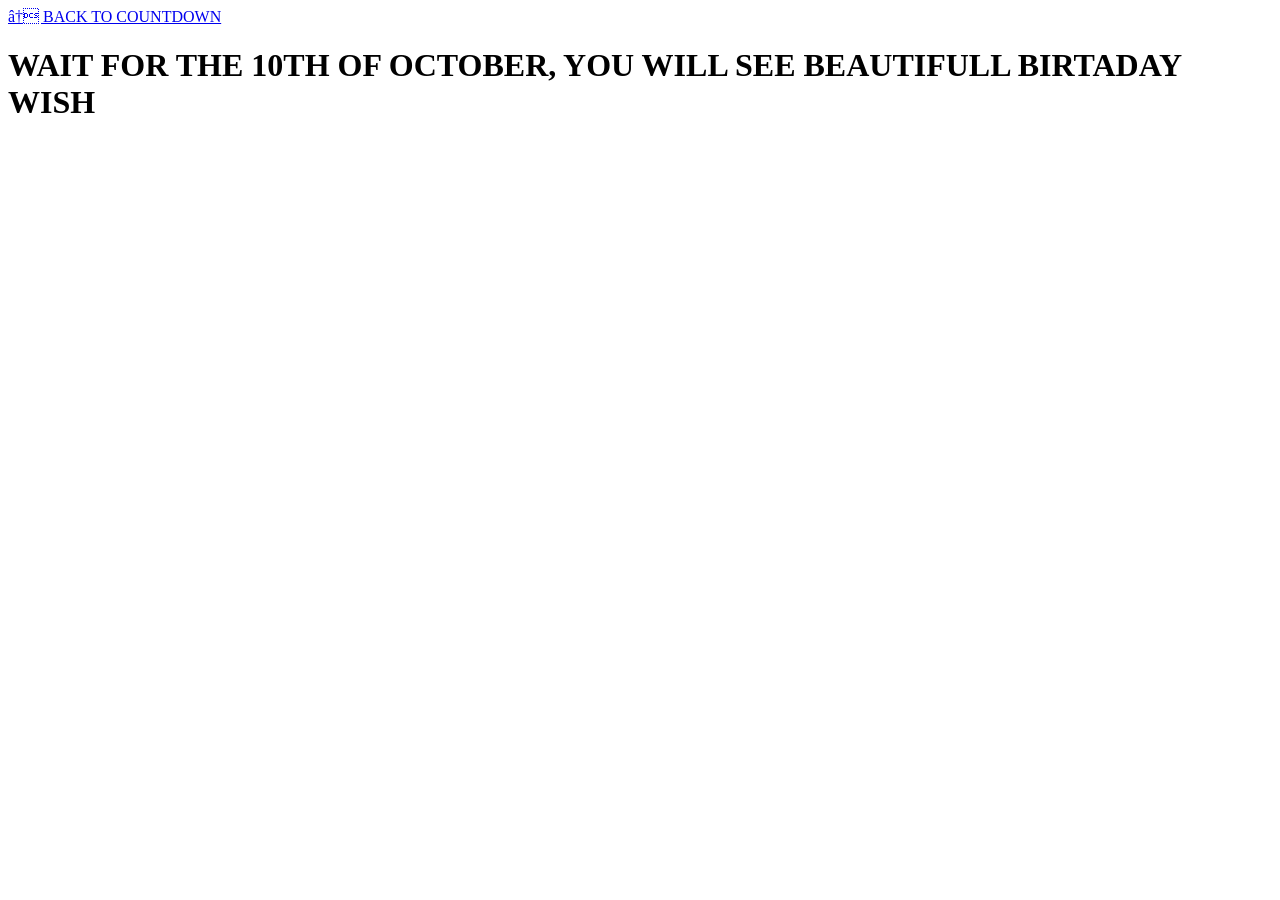
==== wishes.html @ 646fbb7f "birthday wishes" ====
<!--<!DOCTYPE html>
<html lang="en">
<head>
    <meta charset="UTF-8">
    <meta name="viewport" content="width=device-width, initial-scale=1.0">
    <meta name="description" content="Twenty birthday wishes and memories for MME MAHLANGU.">
    <title>MME MAHLANGU ❤️ | Birthday Wishes</title>-->

    <!-- The same elegant responsive CSS is used on both pages -->
    <!--<link rel="stylesheet" href="css/style.css">
    <link rel="icon" href="images/sibongile-icon.png">-->
<!--</head>

<body class="wishes-page">-->

    <!-- =========================
         HEADER / NAVIGATION
    ========================== -->
    <!--<header class="site-header light-header">
        <a class="logo" href="index.html" aria-label="Birthday home">S<span>♡</span>M</a>

        <button class="menu-toggle" type="button" aria-label="Open navigation" aria-expanded="false">
            ☰
        </button>

        <nav class="main-nav" aria-label="Main navigation">
            <a href="index.html">Birthday Countdown</a>
            <a class="active" href="wishes.html">My Wishes ❤️</a>
        </nav>
    </header>-->

    <!-- =========================
         PAGE INTRODUCTION
    ========================== -->
    <!--<main>

        <section class="page-hero">
            <span class="eyebrow">A LETTER FOR YOUR 20TH</span>

            <h1>
                Happy Birthday,
                <em>MME MAHLANGU</em> ❤️
            </h1>

            <p>
                Twenty is the beginning of a beautiful new chapter.
                This page is filled with wishes, reminders and memories
                created especially for you.
            </p>
        </section>-->

        <!-- =========================
             PERSONAL LETTER
        ========================== -->
        <!--<section class="letter-section reveal">
            <div class="letter-card">
                <span class="eyebrow">A FEW WORDS FROM THE HEART</span>

                <h2>For Your 20th Chapter 🌸</h2>

                <p>
                    Happy 20th birthday, MME MAHLANGU. May this new chapter
                    of your life bring you closer to the woman you are
                    becoming and to the dreams you are brave enough to pursue.
                </p>

                <p>
                    Never forget that you are allowed to grow, change,
                    learn and discover yourself. Your 20s do not have to
                    be perfect. They simply need to be yours.
                </p>

                <p>
                    May you always remember your worth, protect your peace,
                    celebrate your progress and keep believing in yourself.
                    There is still so much beautiful life ahead of you.
                </p>

                <strong class="signature">With love ❤️</strong>
            </div>
        </section>-->

        <!-- =========================
             20 BIRTHDAY WISHES
        ========================== -->
        <!--<section class="cream-section">
            <div class="section-heading reveal">
                <span class="eyebrow">TWENTY WISHES FOR TWENTY</span>

                <h2>
                    Things I Wish
                    <br>
                    For Your Life ✨
                </h2>

                <p>
                    May each of these wishes follow you through your new decade.
                </p>
            </div>

            <div class="wish-grid">

                <article class="wish-card reveal">
                    <span>01</span>
                    <h3>Happiness</h3>
                    <p>May happiness find you in little moments and give your heart reasons to smile, even on ordinary days.</p>
                </article>

                <article class="wish-card reveal">
                    <span>02</span>
                    <h3>Peace</h3>
                    <p>May you protect your peace and find calm even when life becomes uncertain or noisy.</p>
                </article>

                <article class="wish-card reveal">
                    <span>03</span>
                    <h3>Love</h3>
                    <p>May you experience sincere love that respects you, supports you and celebrates you without asking you to become less of yourself.</p>
                </article>

                <article class="wish-card reveal">
                    <span>04</span>
                    <h3>Good Health</h3>
                    <p>May you be blessed with good health, strength and many years to enjoy the life you are building.</p>
                </article>

                <article class="wish-card reveal">
                    <span>05</span>
                    <h3>Success</h3>
                    <p>May your effort become results, your plans become achievements and your definition of success become something you are proud of.</p>
                </article>

                <article class="wish-card reveal">
                    <span>06</span>
                    <h3>Personal Growth</h3>
                    <p>May every season teach you something valuable and help you become wiser, stronger and more certain of who you are.</p>
                </article>

                <article class="wish-card reveal">
                    <span>07</span>
                    <h3>Confidence</h3>
                    <p>May you stop questioning your ability to shine. You are capable of more than you sometimes give yourself credit for.</p>
                </article>

                <article class="wish-card reveal">
                    <span>08</span>
                    <h3>Self-Worth</h3>
                    <p>May you never measure your worth through comparison. Your life, your voice and your presence matter.</p>
                </article>

                <article class="wish-card reveal">
                    <span>09</span>
                    <h3>Courage</h3>
                    <p>May you have the courage to choose yourself, take difficult steps and move toward dreams that genuinely matter to you.</p>
                </article>

                <article class="wish-card reveal">
                    <span>10</span>
                    <h3>Wisdom</h3>
                    <p>May experience give you wisdom without taking away your softness, and teach you when to hold on and when to let go.</p>
                </article>

                <article class="wish-card reveal">
                    <span>11</span>
                    <h3>Academic &amp; Career Success</h3>
                    <p>May your studies and future career open doors that match your potential, and may your hard work create opportunities you deserve.</p>
                </article>

                <article class="wish-card reveal">
                    <span>12</span>
                    <h3>Financial Growth</h3>
                    <p>May you grow financially, make wise decisions and build the independence and stability you dream about.</p>
                </article>

                <article class="wish-card reveal">
                    <span>13</span>
                    <h3>Beautiful Opportunities</h3>
                    <p>May unexpected doors open for you, and may you have the confidence to step through them.</p>
                </article>

                <article class="wish-card reveal">
                    <span>14</span>
                    <h3>Strong Friendships</h3>
                    <p>May you keep people who genuinely care, celebrate your growth, protect your peace and tell you the truth with love.</p>
                </article>

                <article class="wish-card reveal">
                    <span>15</span>
                    <h3>Protection From Negativity</h3>
                    <p>May negativity never become louder than your sense of self, and may you be protected from anything that tries to dim your light.</p>
                </article>

                <article class="wish-card reveal">
                    <span>16</span>
                    <h3>Courage Through Challenges</h3>
                    <p>When life becomes difficult, remember that challenges are chapters, not your entire story. Keep moving forward.</p>
                </article>

                <article class="wish-card reveal">
                    <span>17</span>
                    <h3>Beautiful Memories</h3>
                    <p>May your 20s bring unforgettable laughter, adventures, celebrations, photographs and stories worth telling again.</p>
                </article>

                <article class="wish-card reveal">
                    <span>18</span>
                    <h3>Discovering Yourself</h3>
                    <p>May you give yourself room to discover what you love, what you want and the woman you are becoming.</p>
                </article>

                <article class="wish-card reveal">
                    <span>19</span>
                    <h3>Achieving Your Dreams</h3>
                    <p>May the dreams you quietly carry become goals you boldly pursue, and may you one day realize you made them real.</p>
                </article>

                <article class="wish-card reveal">
                    <span>20</span>
                    <h3>Becoming the Woman You Want to Be</h3>
                    <p>May you become a woman who knows her worth, protects her peace, loves deeply, dreams fearlessly and lives a life she can be proud of.</p>
                </article>

            </div>
        </section>-->

        <!-- =========================
             REMINDER
        ========================== -->
        <!--<section class="green-section reveal">
            <div class="narrow-content">
                <span class="eyebrow">A REMINDER FOR DIFFICULT DAYS</span>

                <h2>Whenever You Feel Alone ❤️</h2>

                <p>
                    There may be moments when you feel like nobody is there
                    or nobody understands what you are going through.
                    When those moments come, please remember that you do not
                    have to carry everything alone.
                </p>

                <p>
                    Sometimes nobody can completely feel another person's pain,
                    but speaking about what you are going through can be the
                    beginning of healing. You can talk, share and ask for help.
                </p>

                <p>
                    While I am still here, I hope you never feel completely alone.
                    I might not be perfect, but wherever and whenever I can help,
                    I will always try to. ❤️
                </p>
            </div>
        </section>-->

        <!-- =========================
             NEW CHAPTER
        ========================== -->
        <!--<section class="two-column-section">
            <div class="reveal">
                <span class="eyebrow">A NEW CHAPTER</span>

                <h2>
                    Your 20s
                    <br>
                    Begin Here 🌸
                </h2>
            </div>

            <div class="reveal">
                <p>
                    Turning 20 should be more than simply celebrating another birthday.
                    Let it be a reminder to value yourself more, believe in yourself more
                    and take your future seriously.
                </p>

                <p>
                    Challenge the difficulties you face. Stop underestimating yourself.
                    Learn from difficult experiences without allowing them to define your
                    entire life. Protect your peace. Recognize your worth. Chase your dreams.
                </p>

                <p>
                    You have permission to grow, change and outgrow old versions of yourself.
                    When life tests you, become stronger without losing the good heart that
                    makes you who you are.
                </p>

                <p>
                    There is a beautiful future ahead of you, MME MAHLANGU.
                    Enter your 20s knowing you are capable of becoming everything
                    you dream of becoming.
                </p>
            </div>
        </section>-->

        <!-- =========================
             PHOTO GALLERY
        ========================== -->
        <!--<section class="cream-section gallery-section">
            <div class="section-heading reveal">
                <span class="eyebrow">KEEP THE MOMENTS CLOSE</span>

                <h2>Moments of Your Life 📸</h2>
            </div>

            <div class="photo-gallery">

                <figure class="photo-card photo-large reveal">
                    <img src="images/PICTURE4.jpeg" alt="Birthday memory one">
                    <figcaption>A moment worth keeping forever.</figcaption>
                </figure>

                <figure class="photo-card reveal">
                    <img src="images/PICTURE3.jpeg" alt="Birthday memory two">
                    <figcaption>A beautiful memory.</figcaption>
                </figure>

                <figure class="photo-card reveal">
                    <img src="images/memory-3.jpg" alt="Birthday memory three">
                    <figcaption>A smile worth remembering.</figcaption>
                </figure>

                <figure class="photo-card reveal">
                    <img src="images/memory-4.jpg" alt="Birthday memory four">
                    <figcaption>A chapter in your journey.</figcaption>
                </figure>

                <figure class="photo-card reveal">
                    <img src="images/memory-5.jpg" alt="Birthday memory five">
                    <figcaption>Another beautiful memory.</figcaption>
                </figure>

            </div>
        </section>-->

        <!-- =========================
             VIDEO MEMORIES
        ========================== -->
        <!--<section class="video-section">
            <div class="section-heading reveal">
                <span class="eyebrow">MEMORIES IN MOTION</span>

                <h2>Moments in Motion 🎥</h2>

            </div>

            <div class="video-grid">

                <article class="video-card reveal">
                    <video controls poster="images/PICTURE6.jpeg">
                        <source src="videos/VIDEO1.mp4" type="video/mp4">
                        Your browser does not support video playback.
                    </video>
                    <h3>Beautiful Moment 1</h3>
                </article>

                <article class="video-card reveal">
                    <video controls poster="images/PICTURE7.jpeg">
                        <source src="videos/VIDEO2.mp4" type="video/mp4">
                        Your browser does not support video playback.
                    </video>
                    <h3>Beautiful Moment 2</h3>
                </article>

                <article class="video-card reveal">
                    <video controls poster="images/PICTURE8.jpeg">
                        <source src="videos/VIDEO3.mp4" type="video/mp4">
                        Your browser does not support video playback.
                    </video>
                    <h3>Beautiful Moment 3</h3>
                </article>

            </div>
        </section>   -->

        <!-- =========================
             FINAL MESSAGE
        ========================== -->
        <!--<section class="final-section reveal">
            <div class="final-card">
                <span class="eyebrow">FOR THE WOMAN YOU ARE BECOMING</span>

                <h2>Happy 20th Birthday, MME MAHLANGU ❤️</h2>

                <p>
                    May this new chapter bring you everything beautiful you deserve.
                    May you laugh more, worry less, dream bigger, and become more
                    confident in the person you are. May you never forget that your
                    life matters and that your presence means something.
                </p>

                <p>
                    Keep going. Keep growing. Keep believing in yourself.
                    Your story is still being written.
                </p>

                <strong class="final-signature">
                    FROM SOMEONE WHO TRULY CARES
                    <br>
                     RABINDA JOSEPH
                </strong>

                <p>
                    With love, care, and the hope that your 20s bring you
                    everything beautiful you deserve. ❤️
                </p>-->

                <a class="gold-button dark-button" href="index.html">
                    ← BACK TO COUNTDOWN
                </a>
            </div>
        </section>

    </main>

    <script src="js/script.js"></script>
</body>
</html>

<h1>WAIT FOR THE 10TH OF OCTOBER, YOU WILL SEE BEAUTIFULL BIRTADAY WISH</h1>
---- css/style.css ----
/* =========================================================
   SIBONGILE SANDY MAHLANGU — 20TH BIRTHDAY WEBSITE
   Elegant • Responsive • Mobile-first friendly
   ========================================================= */

/* -------------------------
   1. GLOBAL VARIABLES
-------------------------- */
:root {
    --green: #173b33;
    --green-dark: #0e2b25;
    --green-soft: #315b50;
    --gold: #c9a96a;
    --gold-light: #ead5a5;
    --pink: #dcaeb8;
    --cream: #f7efe4;
    --paper: #fffdf8;
    --text: #26352f;
    --muted: #68736d;
    --white: #ffffff;
    --border: rgba(23, 59, 51, 0.12);
    --shadow: 0 24px 70px rgba(23, 59, 51, 0.12);
    --radius: 24px;
}

/* -------------------------
   2. RESET / BASE
-------------------------- */
* {
    box-sizing: border-box;
    margin: 0;
    padding: 0;
}

html {
    scroll-behavior: smooth;
}

body {
    min-width: 320px;
    font-family: Arial, Helvetica, sans-serif;
    color: var(--text);
    background: var(--cream);
    overflow-x: hidden;
}

img,
video {
    display: block;
    max-width: 100%;
}

button,
a {
    font: inherit;
}

a {
    color: inherit;
    text-decoration: none;
}

p {
    color: var(--muted);
    line-height: 1.85;
}

h1,
h2,
h3 {
    font-family: Georgia, "Times New Roman", serif;
    line-height: 1.05;
}

/* -------------------------
   3. REUSABLE TYPOGRAPHY
-------------------------- */
.eyebrow {
    display: inline-block;
    color: var(--gold);
    font-size: 11px;
    font-weight: 700;
    letter-spacing: 0.22em;
}

.heart {
    color: var(--pink);
}

.gold-button {
    display: inline-flex;
    align-items: center;
    justify-content: center;
    min-height: 52px;
    padding: 14px 24px;
    border-radius: 999px;
    background: var(--gold);
    color: var(--green-dark);
    font-size: 13px;
    font-weight: 700;
    transition: transform 0.3s ease, box-shadow 0.3s ease;
}

.gold-button:hover {
    transform: translateY(-3px);
    box-shadow: 0 14px 35px rgba(201, 169, 106, 0.30);
}

.reveal {
    opacity: 0;
    transform: translateY(28px);
    transition: opacity 0.8s ease, transform 0.8s ease;
}

.reveal.visible {
    opacity: 1;
    transform: translateY(0);
}

/* -------------------------
   4. HEADER / NAVIGATION
-------------------------- */
.site-header {
    position: fixed;
    top: 0;
    left: 0;
    right: 0;
    z-index: 100;
    min-height: 72px;
    display: flex;
    align-items: center;
    justify-content: space-between;
    padding: 0 6%;
    color: var(--white);
    background: rgba(13, 43, 37, 0.62);
    border-bottom: 1px solid rgba(255, 255, 255, 0.08);
    backdrop-filter: blur(18px);
}

.light-header {
    position: sticky;
    color: var(--green);
    background: rgba(255, 253, 248, 0.92);
    border-bottom: 1px solid var(--border);
}

.logo {
    font-family: Georgia, "Times New Roman", serif;
    font-size: 29px;
    font-weight: 700;
    letter-spacing: -0.04em;
}

.logo span {
    color: var(--gold);
}

.main-nav {
    display: flex;
    align-items: center;
    gap: 28px;
}

.main-nav a {
    position: relative;
    padding: 8px 0;
    font-size: 13px;
    opacity: 0.72;
    transition: opacity 0.25s ease;
}

.main-nav a::after {
    content: "";
    position: absolute;
    left: 0;
    right: 100%;
    bottom: 0;
    height: 1px;
    background: var(--gold);
    transition: right 0.25s ease;
}

.main-nav a:hover,
.main-nav a.active {
    opacity: 1;
}

.main-nav a:hover::after,
.main-nav a.active::after {
    right: 0;
}

.menu-toggle {
    display: none;
    border: 0;
    background: transparent;
    color: inherit;
    cursor: pointer;
    font-size: 26px;
}

/* -------------------------
   5. COUNTDOWN PAGE
-------------------------- */
.countdown-page {
    min-height: 100vh;
    background: var(--green-dark);
    color: var(--white);
}

.background-collage {
    position: fixed;
    inset: 0;
    z-index: -3;
    display: grid;
    grid-template-columns: 1.4fr 1fr 1fr;
}

.background-collage img {
    width: 100%;
    height: 100%;
    object-fit: cover;
}

.background-overlay {
    position: fixed;
    inset: 0;
    z-index: -2;
    background:
        linear-gradient(115deg, rgba(7, 34, 29, 0.94), rgba(20, 62, 53, 0.64), rgba(7, 34, 29, 0.91));
}

.hero-section {
    min-height: 100vh;
    display: grid;
    place-items: center;
    padding: 110px 6% 60px;
    text-align: center;
}

.hero-content {
    width: min(1100px, 100%);
}

.hero-content h1 {
    margin: 22px 0 18px;
    color: var(--white);
    font-size: clamp(3rem, 8vw, 7rem);
    letter-spacing: -0.04em;
}

.hero-intro {
    max-width: 650px;
    margin: 0 auto;
    color: rgba(255, 255, 255, 0.82);
    font-size: 18px;
}

.countdown-timer {
    width: min(650px, 100%);
    display: grid;
    grid-template-columns: repeat(4, 1fr);
    gap: 14px;
    margin: 38px auto 22px;
}

.time-box {
    padding: 22px 12px;
    border: 1px solid rgba(255, 255, 255, 0.20);
    border-radius: 20px;
    background: rgba(255, 255, 255, 0.08);
    box-shadow: inset 0 1px 0 rgba(255, 255, 255, 0.08);
    backdrop-filter: blur(15px);
}

.time-box strong {
    display: block;
    color: var(--white);
    font-family: Georgia, "Times New Roman", serif;
    font-size: clamp(2.3rem, 5vw, 3.6rem);
}

.time-box span {
    display: block;
    margin-top: 6px;
    color: rgba(255, 255, 255, 0.68);
    font-size: 10px;
    font-weight: 700;
    letter-spacing: 0.14em;
    text-transform: uppercase;
}

.countdown-date {
    color: var(--gold-light);
    font-size: 11px;
    font-weight: 700;
    letter-spacing: 0.20em;
}

.celebration {
    display: none;
    margin-top: 40px;
    animation: rise 0.9s ease both;
}

.celebration.show {
    display: block;
}

.celebration h2 {
    margin: 18px 0;
    color: var(--white);
    font-size: clamp(2.2rem, 5vw, 5rem);
}

/* -------------------------
   6. WISHES PAGE HERO
-------------------------- */
.wishes-page {
    background: var(--paper);
}

.page-hero {
    padding: 125px 6% 85px;
    text-align: center;
    background:
        radial-gradient(circle at 80% 20%, rgba(201, 169, 106, 0.20), transparent 30%),
        linear-gradient(135deg, #f8ecdf, #f4e3d7);
}

.page-hero h1 {
    max-width: 1000px;
    margin: 20px auto;
    color: var(--green);
    font-size: clamp(3rem, 7vw, 6.5rem);
}

.page-hero h1 em {
    color: #9d6877;
    font-style: normal;
}

.page-hero p {
    max-width: 720px;
    margin: 0 auto;
}

/* -------------------------
   7. LETTER
-------------------------- */
.letter-section {
    padding: 90px 6%;
    background: var(--paper);
}

.letter-card {
    width: min(900px, 100%);
    margin: 0 auto;
    padding: clamp(45px, 8vw, 90px);
    background: #fff;
    border: 1px solid var(--border);
    box-shadow: var(--shadow);
}

.letter-card h2 {
    margin: 20px 0 28px;
    color: var(--green);
    font-size: clamp(2.7rem, 5vw, 5rem);
}

.letter-card p + p {
    margin-top: 18px;
}

.signature {
    display: block;
    margin-top: 30px;
    color: var(--green);
    font-family: Georgia, "Times New Roman", serif;
}

/* -------------------------
   8. WISH CARDS
-------------------------- */
.cream-section {
    padding: 110px 6%;
    background: var(--cream);
}

.section-heading {
    width: min(850px, 100%);
    margin: 0 auto 55px;
    text-align: center;
}

.section-heading h2 {
    margin: 18px 0;
    color: var(--green);
    font-size: clamp(2.7rem, 5vw, 5rem);
}

.wish-grid {
    width: min(1250px, 100%);
    margin: 0 auto;
    display: grid;
    grid-template-columns: repeat(4, 1fr);
    gap: 18px;
}

.wish-card {
    min-height: 240px;
    padding: 28px 23px;
    background: rgba(255, 253, 249, 0.92);
    border: 1px solid var(--border);
    transition: transform 0.35s ease, box-shadow 0.35s ease;
}

.wish-card:hover {
    transform: translateY(-8px);
    box-shadow: var(--shadow);
}

.wish-card > span {
    color: var(--gold);
    font-size: 12px;
    font-weight: 700;
}

.wish-card h3 {
    margin: 17px 0 12px;
    color: var(--green);
    font-size: 24px;
}

.wish-card p {
    font-size: 14px;
}

/* -------------------------
   9. GREEN REMINDER SECTION
-------------------------- */
.green-section {
    padding: 120px 7%;
    color: var(--white);
    text-align: center;
    background:
        radial-gradient(circle at 50% 0%, rgba(201, 169, 106, 0.18), transparent 32%),
        var(--green);
}

.narrow-content {
    width: min(800px, 100%);
    margin: 0 auto;
}

.green-section h2 {
    margin: 20px 0 25px;
    color: var(--white);
    font-size: clamp(2.7rem, 5vw, 5rem);
}

.green-section p {
    color: rgba(255, 255, 255, 0.76);
}

.green-section p + p {
    margin-top: 16px;
}

/* -------------------------
   10. TWO-COLUMN MESSAGE
-------------------------- */
.two-column-section {
    display: grid;
    grid-template-columns: 0.8fr 1.2fr;
    gap: 8vw;
    padding: 120px 10%;
    background: var(--paper);
}

.two-column-section h2 {
    margin-top: 20px;
    color: var(--green);
    font-size: clamp(2.7rem, 5vw, 5rem);
}

.two-column-section p + p {
    margin-top: 18px;
}

/* -------------------------
   11. PHOTO GALLERY
-------------------------- */
.gallery-section {
    padding-top: 105px;
}

.photo-gallery {
    width: min(1200px, 100%);
    margin: 0 auto;
    display: grid;
    grid-template-columns: 2fr 1fr 1fr;
    grid-auto-rows: 250px;
    gap: 18px;
}

.photo-card {
    margin: 0;
    overflow: hidden;
    border-radius: var(--radius);
    background: #eadcca;
    box-shadow: 0 15px 40px rgba(23, 59, 51, 0.10);
}

.photo-card.photo-large {
    grid-row: span 2;
}

.photo-card img {
    width: 100%;
    height: calc(100% - 55px);
    object-fit: cover;
    transition: transform 0.5s ease;
}

.photo-card:hover img {
    transform: scale(1.05);
}

.photo-card figcaption {
    height: 55px;
    display: flex;
    align-items: center;
    padding: 0 18px;
    color: var(--muted);
    background: var(--paper);
    font-size: 12px;
}

/* -------------------------
   12. VIDEO SECTION
-------------------------- */
.video-section {
    padding: 110px 6%;
    background: var(--paper);
}

.video-grid {
    width: min(1150px, 100%);
    margin: 0 auto;
    display: grid;
    grid-template-columns: repeat(3, 1fr);
    gap: 20px;
}

.video-card {
    padding: 10px;
    border-radius: var(--radius);
    background: var(--cream);
    box-shadow: 0 15px 40px rgba(23, 59, 51, 0.08);
}

.video-card video {
    width: 100%;
    aspect-ratio: 16 / 10;
    object-fit: cover;
    border-radius: 16px;
    background: var(--green);
}

.video-card h3 {
    padding: 18px 10px 12px;
    color: var(--green);
    font-size: 20px;
}

/* -------------------------
   13. FINAL MESSAGE
-------------------------- */
.final-section {
    padding: 130px 7%;
    text-align: center;
    background:
        radial-gradient(circle at center, var(--gold), var(--green) 70%);
}

.final-card {
    width: min(850px, 100%);
    margin: 0 auto;
    padding: clamp(45px, 8vw, 70px);
    border-radius: 38px;
    background: rgba(255, 253, 249, 0.95);
    box-shadow: 0 30px 90px rgba(0, 0, 0, 0.18);
}

.final-card h2 {
    margin: 20px 0 28px;
    color: var(--green);
    font-size: clamp(2.7rem, 6vw, 5.5rem);
}

.final-card p + p {
    margin-top: 18px;
}

.final-signature {
    display: block;
    margin: 35px 0;
    color: var(--green);
    line-height: 1.8;
    letter-spacing: 0.10em;
}

.dark-button {
    margin-top: 12px;
    background: var(--green);
    color: var(--white);
}

/* -------------------------
   14. FLOATING PARTICLES
-------------------------- */
.particle {
    position: fixed;
    bottom: -10px;
    width: 3px;
    height: 3px;
    z-index: -1;
    border-radius: 50%;
    background: rgba(255, 255, 255, 0.8);
    animation: float-up 8s linear infinite;
    pointer-events: none;
}

@keyframes float-up {
    from {
        transform: translateY(105vh);
        opacity: 0;
    }

    20% {
        opacity: 0.8;
    }

    to {
        transform: translateY(-10vh);
        opacity: 0;
    }
}

@keyframes rise {
    from {
        opacity: 0;
        transform: translateY(25px);
    }

    to {
        opacity: 1;
        transform: translateY(0);
    }
}

/* -------------------------
   15. TABLET RESPONSIVENESS
-------------------------- */
@media (max-width: 1000px) {

    .wish-grid {
        grid-template-columns: repeat(2, 1fr);
    }

    .two-column-section {
        grid-template-columns: 1fr;
        gap: 45px;
    }

    .video-grid {
        grid-template-columns: repeat(2, 1fr);
    }
}

/* -------------------------
   16. MOBILE NAVIGATION
-------------------------- */
@media (max-width: 700px) {

    .site-header {
        min-height: 65px;
        padding: 0 5%;
    }

    .menu-toggle {
        display: block;
    }

    .main-nav {
        position: absolute;
        top: 65px;
        left: 0;
        right: 0;
        display: flex;
        flex-direction: column;
        align-items: stretch;
        gap: 0;
        padding: 8px 6%;
        background: rgba(14, 43, 37, 0.97);
        transform: translateY(-150%);
        transition: transform 0.3s ease;
    }

    .light-header .main-nav {
        background: rgba(255, 253, 248, 0.98);
    }

    .main-nav.open {
        transform: translateY(0);
    }

    .main-nav a {
        padding: 15px 0;
    }

    .background-collage {
        grid-template-columns: 1fr;
    }

    .background-collage img {
        display: none;
    }

    .background-collage img:first-child {
        display: block;
    }

    .hero-section {
        padding: 105px 5% 45px;
    }

    .hero-content h1 {
        font-size: clamp(2.8rem, 14vw, 5rem);
    }

    .hero-intro {
        font-size: 16px;
    }

    .countdown-timer {
        grid-template-columns: repeat(2, 1fr);
        max-width: 360px;
    }

    .time-box {
        padding: 20px 10px;
    }

    .time-box strong {
        font-size: 42px;
    }

    .page-hero {
        padding: 120px 5% 70px;
    }

    .page-hero h1 {
        font-size: clamp(2.8rem, 13vw, 5rem);
    }

    .letter-section,
    .cream-section,
    .green-section,
    .video-section,
    .two-column-section {
        padding: 80px 5%;
    }

    .letter-card {
        padding: 48px 7%;
    }

    .wish-grid,
    .video-grid {
        grid-template-columns: 1fr;
    }

    .wish-card {
        min-height: auto;
    }

    .photo-gallery {
        grid-template-columns: 1fr;
        grid-auto-rows: 280px;
    }

    .photo-card.photo-large {
        grid-row: auto;
    }

    .final-section {
        padding: 85px 5%;
    }

    .final-card {
        border-radius: 25px;
        padding: 45px 7%;
    }
}

/* -------------------------
   17. SMALL PHONE TUNING
-------------------------- */
@media (max-width: 420px) {

    .countdown-timer {
        gap: 10px;
    }

    .time-box strong {
        font-size: 35px;
    }

    .time-box span {
        font-size: 9px;
    }

    .eyebrow {
        font-size: 9px;
        letter-spacing: 0.17em;
    }

    .gold-button {
        width: 100%;
    }
}

/* -------------------------
   18. REDUCED MOTION ACCESSIBILITY
-------------------------- */
@media (prefers-reduced-motion: reduce) {

    html {
        scroll-behavior: auto;
    }

    *,
    *::before,
    *::after {
        animation-duration: 0.01ms !important;
        animation-iteration-count: 1 !important;
        transition-duration: 0.01ms !important;
    }
}
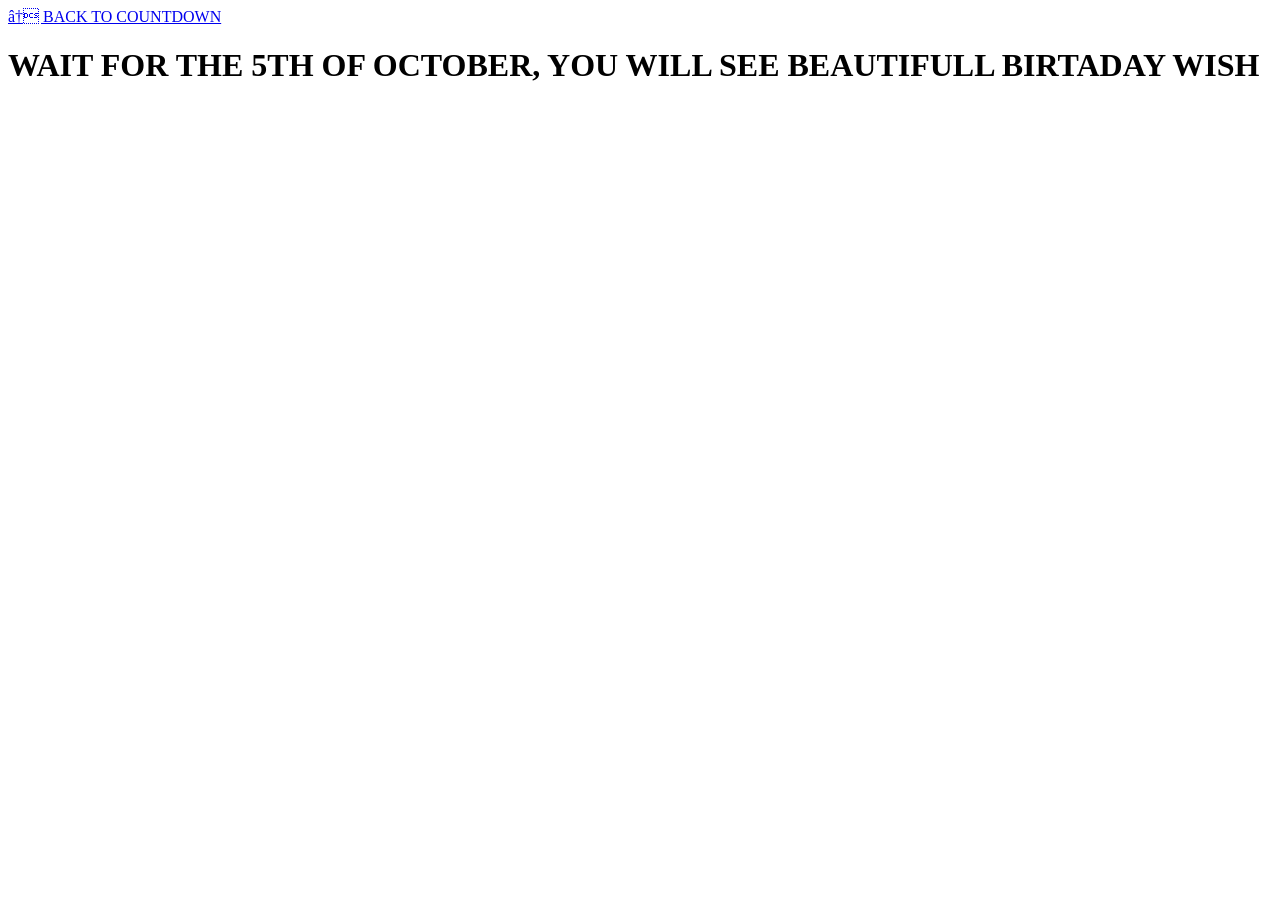
==== commit 3b16b4a7: "Update birthday wish date in wishes.html" ====
--- a/wishes.html
+++ b/wishes.html
@@ -418,4 +418,4 @@
 </body>
 </html>
 
-<h1>WAIT FOR THE 10TH OF OCTOBER, YOU WILL SEE BEAUTIFULL BIRTADAY WISH</h1> +<h1>WAIT FOR THE 5TH OF OCTOBER, YOU WILL SEE BEAUTIFULL BIRTADAY WISH</h1> 
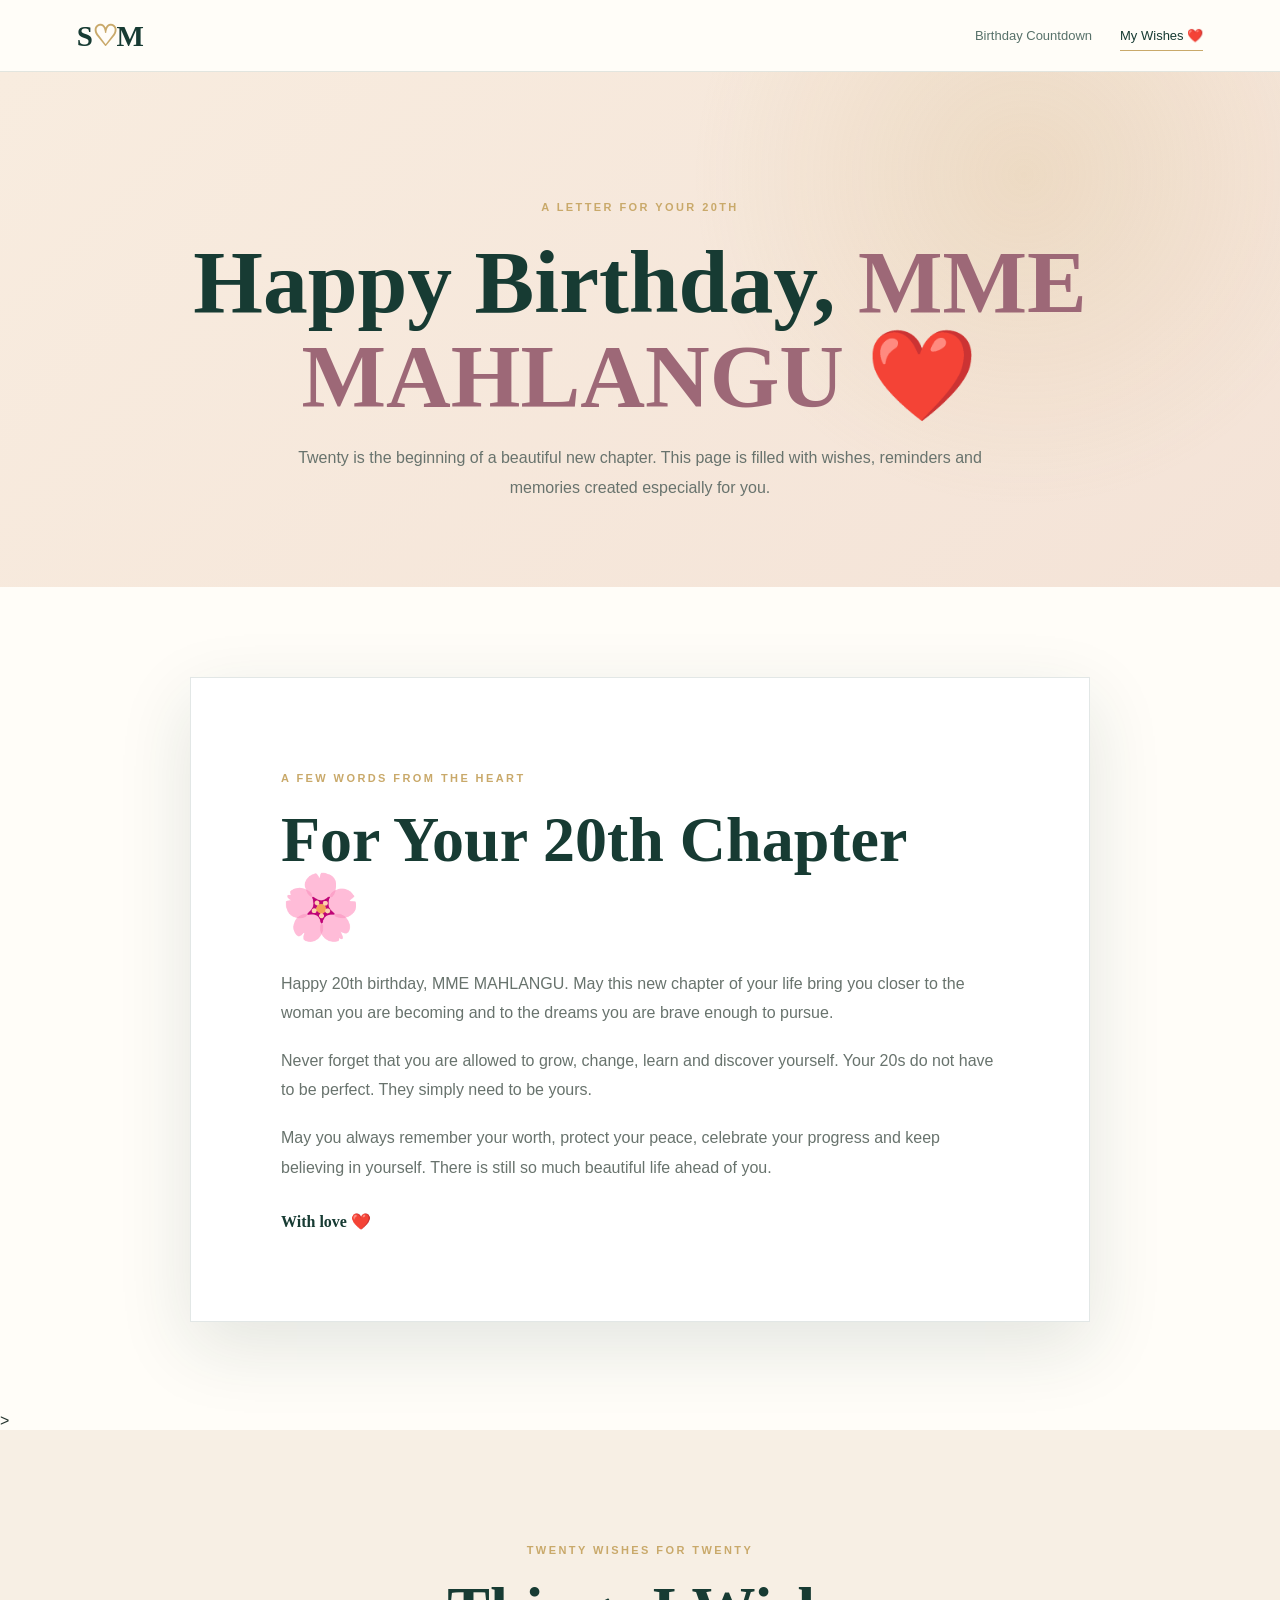
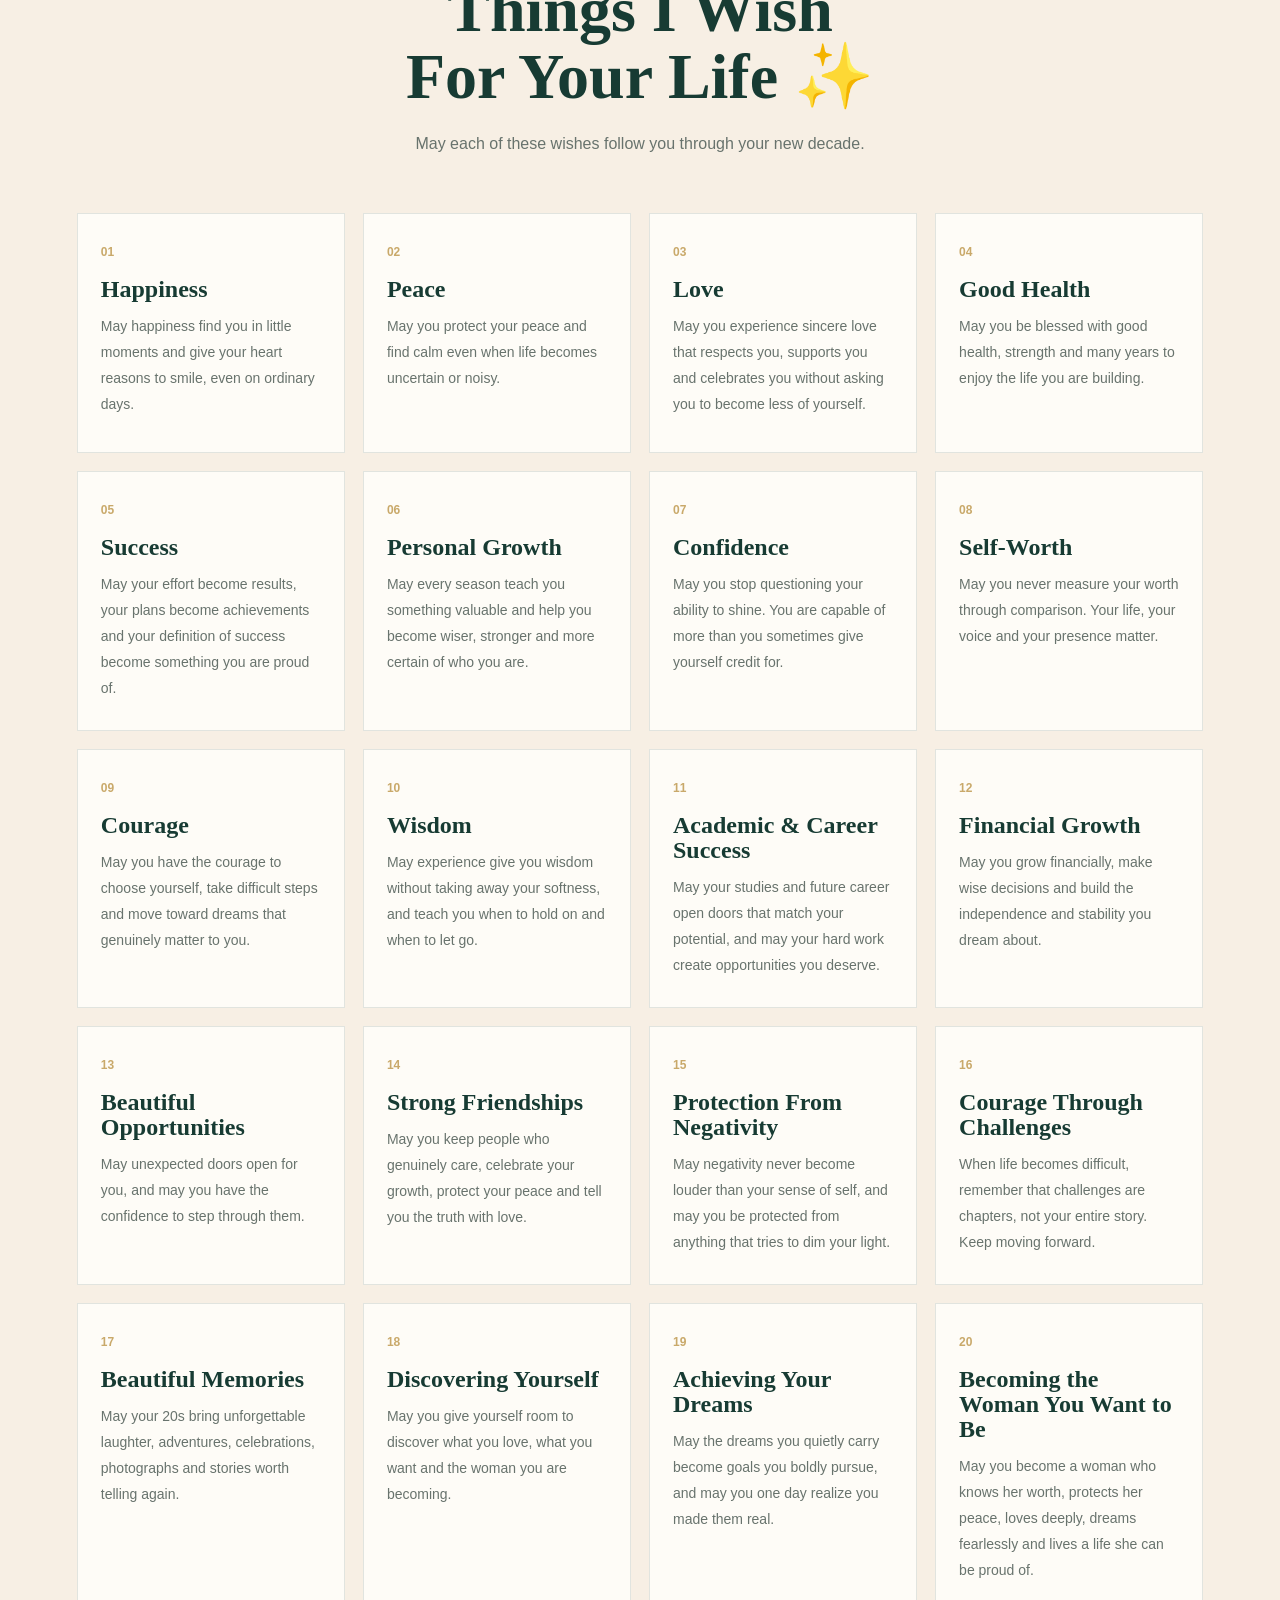
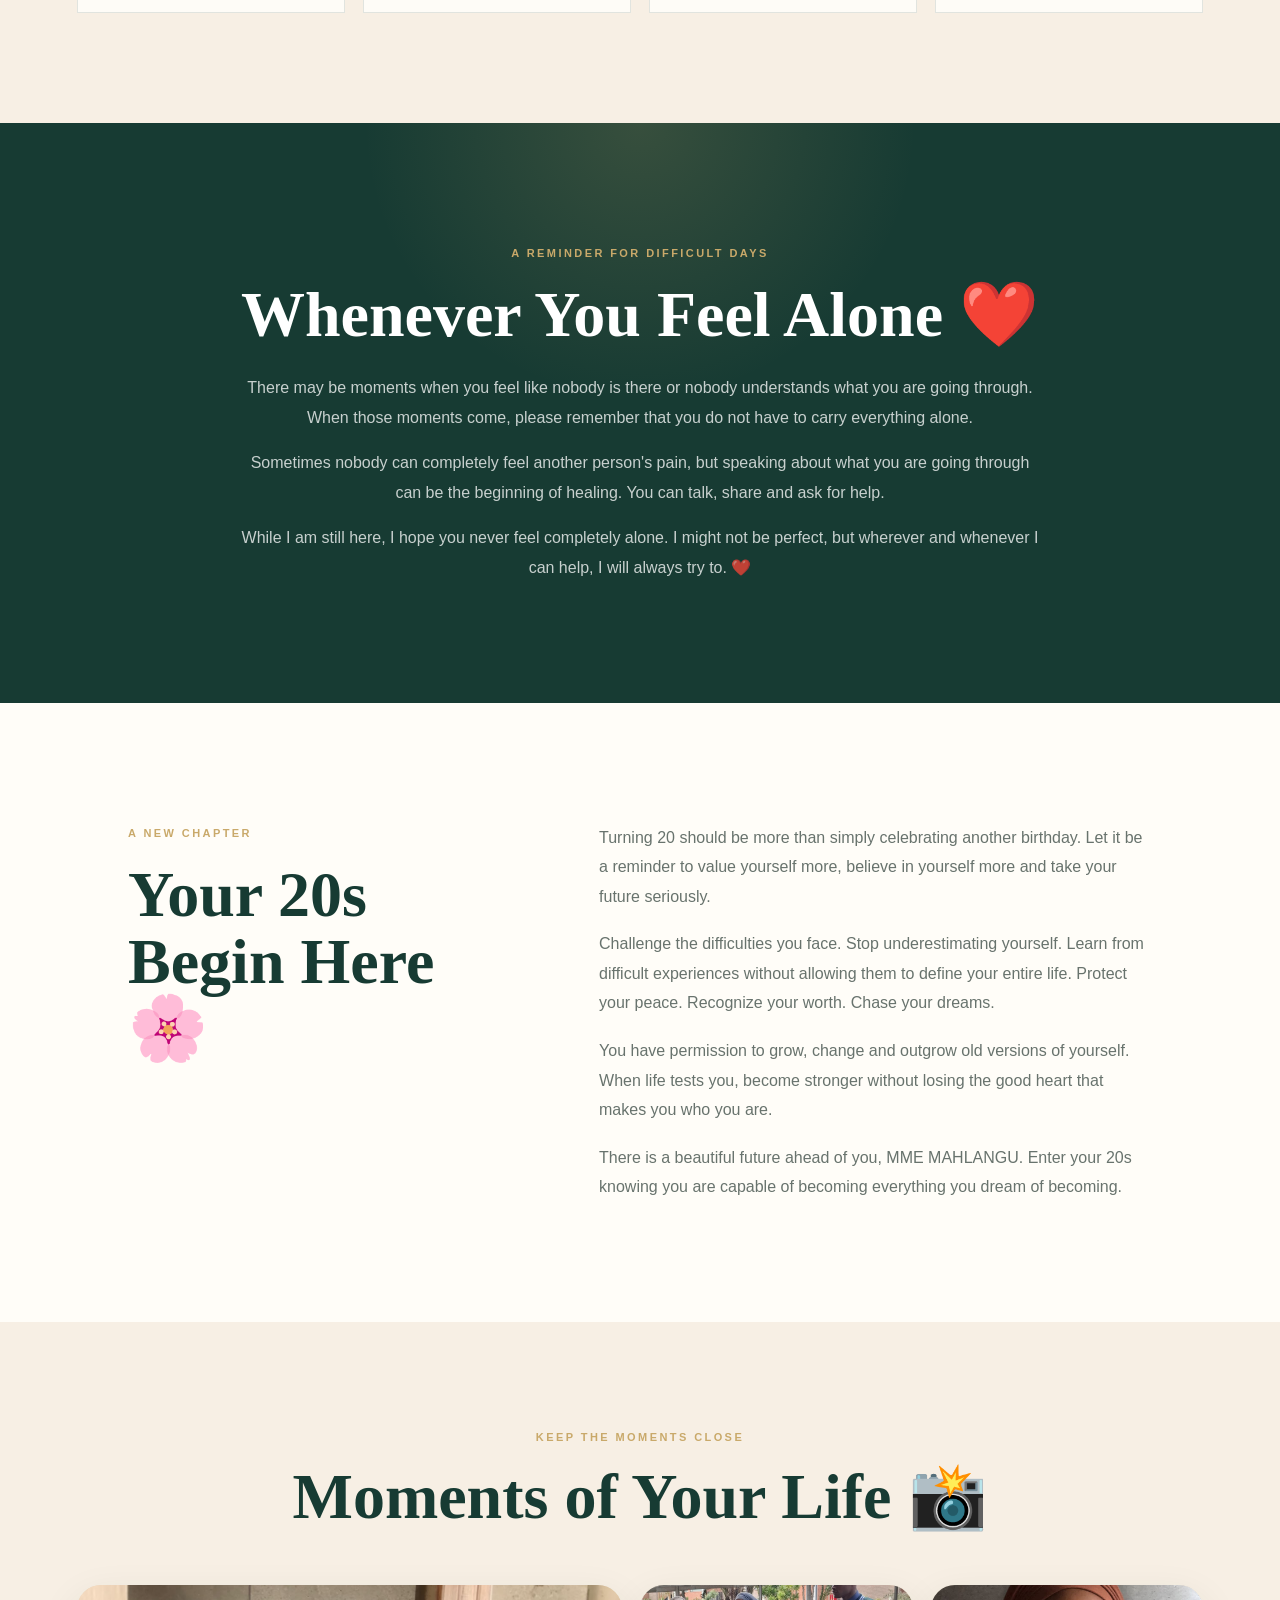
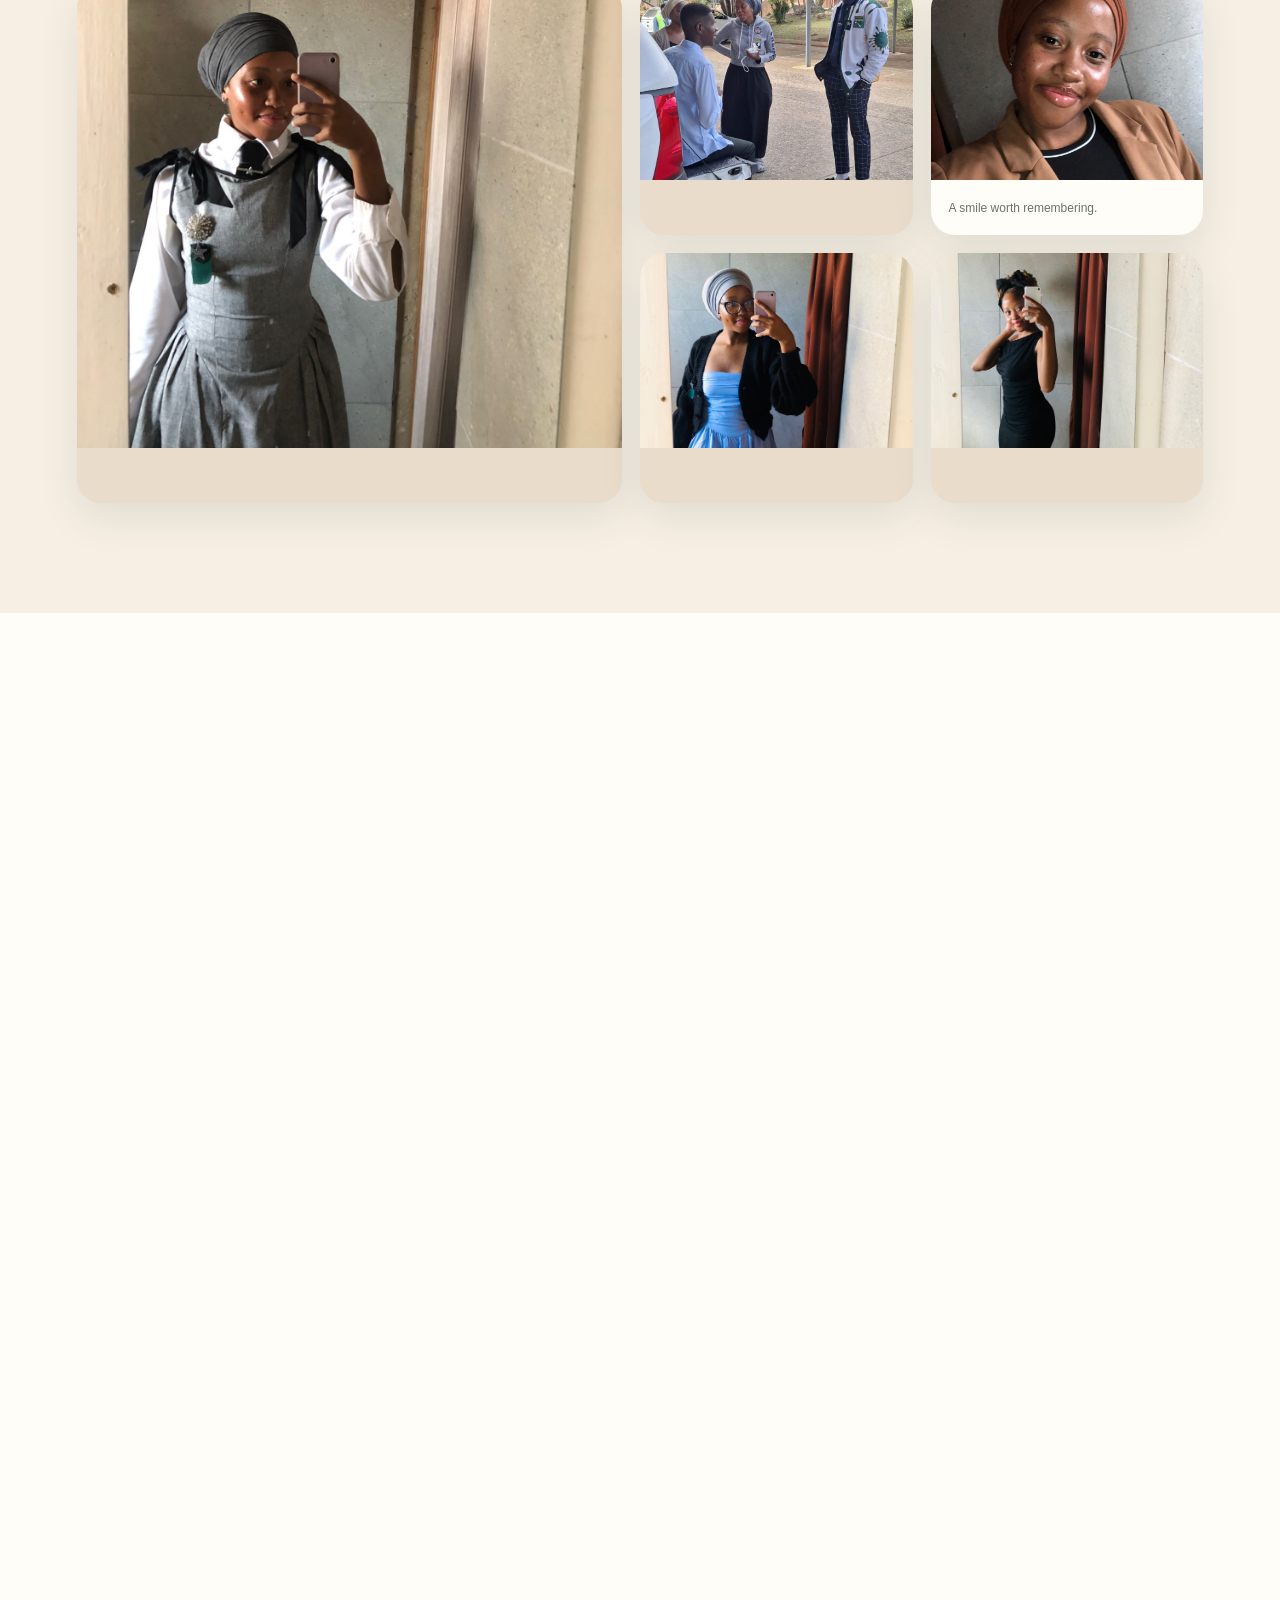
==== commit d9af31c3: "Uncomment HTML structure and content in wishes.html" ====
--- a/wishes.html
+++ b/wishes.html
@@ -1,22 +1,21 @@
-<!--<!DOCTYPE html>
+<!DOCTYPE html>
 <html lang="en">
 <head>
     <meta charset="UTF-8">
     <meta name="viewport" content="width=device-width, initial-scale=1.0">
     <meta name="description" content="Twenty birthday wishes and memories for MME MAHLANGU.">
-    <title>MME MAHLANGU ❤️ | Birthday Wishes</title>-->
-
-    <!-- The same elegant responsive CSS is used on both pages -->
-    <!--<link rel="stylesheet" href="css/style.css">
-    <link rel="icon" href="images/sibongile-icon.png">-->
-<!--</head>
-
-<body class="wishes-page">-->
+    <title>MME MAHLANGU ❤️ | Birthday Wishes</title>
+
+    <link rel="stylesheet" href="css/style.css">
+    <link rel="icon" href="images/sibongile-icon.png">
+</head>
+
+<body class="wishes-page">
 
     <!-- =========================
          HEADER / NAVIGATION
     ========================== -->
-    <!--<header class="site-header light-header">
+    <header class="site-header light-header">
         <a class="logo" href="index.html" aria-label="Birthday home">S<span>♡</span>M</a>
 
         <button class="menu-toggle" type="button" aria-label="Open navigation" aria-expanded="false">
@@ -27,12 +26,12 @@
             <a href="index.html">Birthday Countdown</a>
             <a class="active" href="wishes.html">My Wishes ❤️</a>
         </nav>
-    </header>-->
+    </header>
 
     <!-- =========================
          PAGE INTRODUCTION
     ========================== -->
-    <!--<main>
+   <main>
 
         <section class="page-hero">
             <span class="eyebrow">A LETTER FOR YOUR 20TH</span>
@@ -47,12 +46,12 @@
                 This page is filled with wishes, reminders and memories
                 created especially for you.
             </p>
-        </section>-->
+        </section>
 
         <!-- =========================
              PERSONAL LETTER
         ========================== -->
-        <!--<section class="letter-section reveal">
+        <section class="letter-section reveal">
             <div class="letter-card">
                 <span class="eyebrow">A FEW WORDS FROM THE HEART</span>
 
@@ -78,12 +77,12 @@
 
                 <strong class="signature">With love ❤️</strong>
             </div>
-        </section>-->
+        </section>>
 
         <!-- =========================
              20 BIRTHDAY WISHES
         ========================== -->
-        <!--<section class="cream-section">
+        <section class="cream-section">
             <div class="section-heading reveal">
                 <span class="eyebrow">TWENTY WISHES FOR TWENTY</span>
 
@@ -221,12 +220,12 @@
                 </article>
 
             </div>
-        </section>-->
+        </section>
 
         <!-- =========================
              REMINDER
         ========================== -->
-        <!--<section class="green-section reveal">
+        <section class="green-section reveal">
             <div class="narrow-content">
                 <span class="eyebrow">A REMINDER FOR DIFFICULT DAYS</span>
 
@@ -251,12 +250,12 @@
                     I will always try to. ❤️
                 </p>
             </div>
-        </section>-->
+        </section>
 
         <!-- =========================
              NEW CHAPTER
         ========================== -->
-        <!--<section class="two-column-section">
+        <section class="two-column-section">
             <div class="reveal">
                 <span class="eyebrow">A NEW CHAPTER</span>
 
@@ -292,12 +291,12 @@
                     you dream of becoming.
                 </p>
             </div>
-        </section>-->
+        </section>
 
         <!-- =========================
              PHOTO GALLERY
         ========================== -->
-        <!--<section class="cream-section gallery-section">
+        <section class="cream-section gallery-section">
             <div class="section-heading reveal">
                 <span class="eyebrow">KEEP THE MOMENTS CLOSE</span>
 
@@ -307,37 +306,33 @@
             <div class="photo-gallery">
 
                 <figure class="photo-card photo-large reveal">
-                    <img src="images/PICTURE4.jpeg" alt="Birthday memory one">
-                    <figcaption>A moment worth keeping forever.</figcaption>
+                    <img src="images/mme2.jpeg" alt="Birthday memory one">
                 </figure>
 
                 <figure class="photo-card reveal">
                     <img src="images/PICTURE3.jpeg" alt="Birthday memory two">
-                    <figcaption>A beautiful memory.</figcaption>
                 </figure>
 
                 <figure class="photo-card reveal">
-                    <img src="images/memory-3.jpg" alt="Birthday memory three">
+                    <img src="images/mme1.jpeg" alt="Birthday memory three">
                     <figcaption>A smile worth remembering.</figcaption>
                 </figure>
 
                 <figure class="photo-card reveal">
-                    <img src="images/memory-4.jpg" alt="Birthday memory four">
-                    <figcaption>A chapter in your journey.</figcaption>
+                    <img src="images/mme3.jpeg" alt="Birthday memory four">
                 </figure>
 
                 <figure class="photo-card reveal">
-                    <img src="images/memory-5.jpg" alt="Birthday memory five">
-                    <figcaption>Another beautiful memory.</figcaption>
+                    <img src="images/mme4.jpeg" alt="Birthday memory five">
                 </figure>
 
             </div>
-        </section>-->
+        </section>
 
         <!-- =========================
              VIDEO MEMORIES
         ========================== -->
-        <!--<section class="video-section">
+        <section class="video-section">
             <div class="section-heading reveal">
                 <span class="eyebrow">MEMORIES IN MOTION</span>
 
@@ -372,12 +367,12 @@
                 </article>
 
             </div>
-        </section>   -->
+        </section>   
 
         <!-- =========================
              FINAL MESSAGE
         ========================== -->
-        <!--<section class="final-section reveal">
+        <section class="final-section reveal">
             <div class="final-card">
                 <span class="eyebrow">FOR THE WOMAN YOU ARE BECOMING</span>
 
@@ -404,7 +399,7 @@
                 <p>
                     With love, care, and the hope that your 20s bring you
                     everything beautiful you deserve. ❤️
-                </p>-->
+                </p>
 
                 <a class="gold-button dark-button" href="index.html">
                     ← BACK TO COUNTDOWN
@@ -418,4 +413,4 @@
 </body>
 </html>
 
-<h1>WAIT FOR THE 5TH OF OCTOBER, YOU WILL SEE BEAUTIFULL BIRTADAY WISH</h1> 
+<!--<h1>WAIT FOR THE 5TH OF OCTOBER, YOU WILL SEE BEAUTIFULL BIRTADAY WISH</h1>--> 
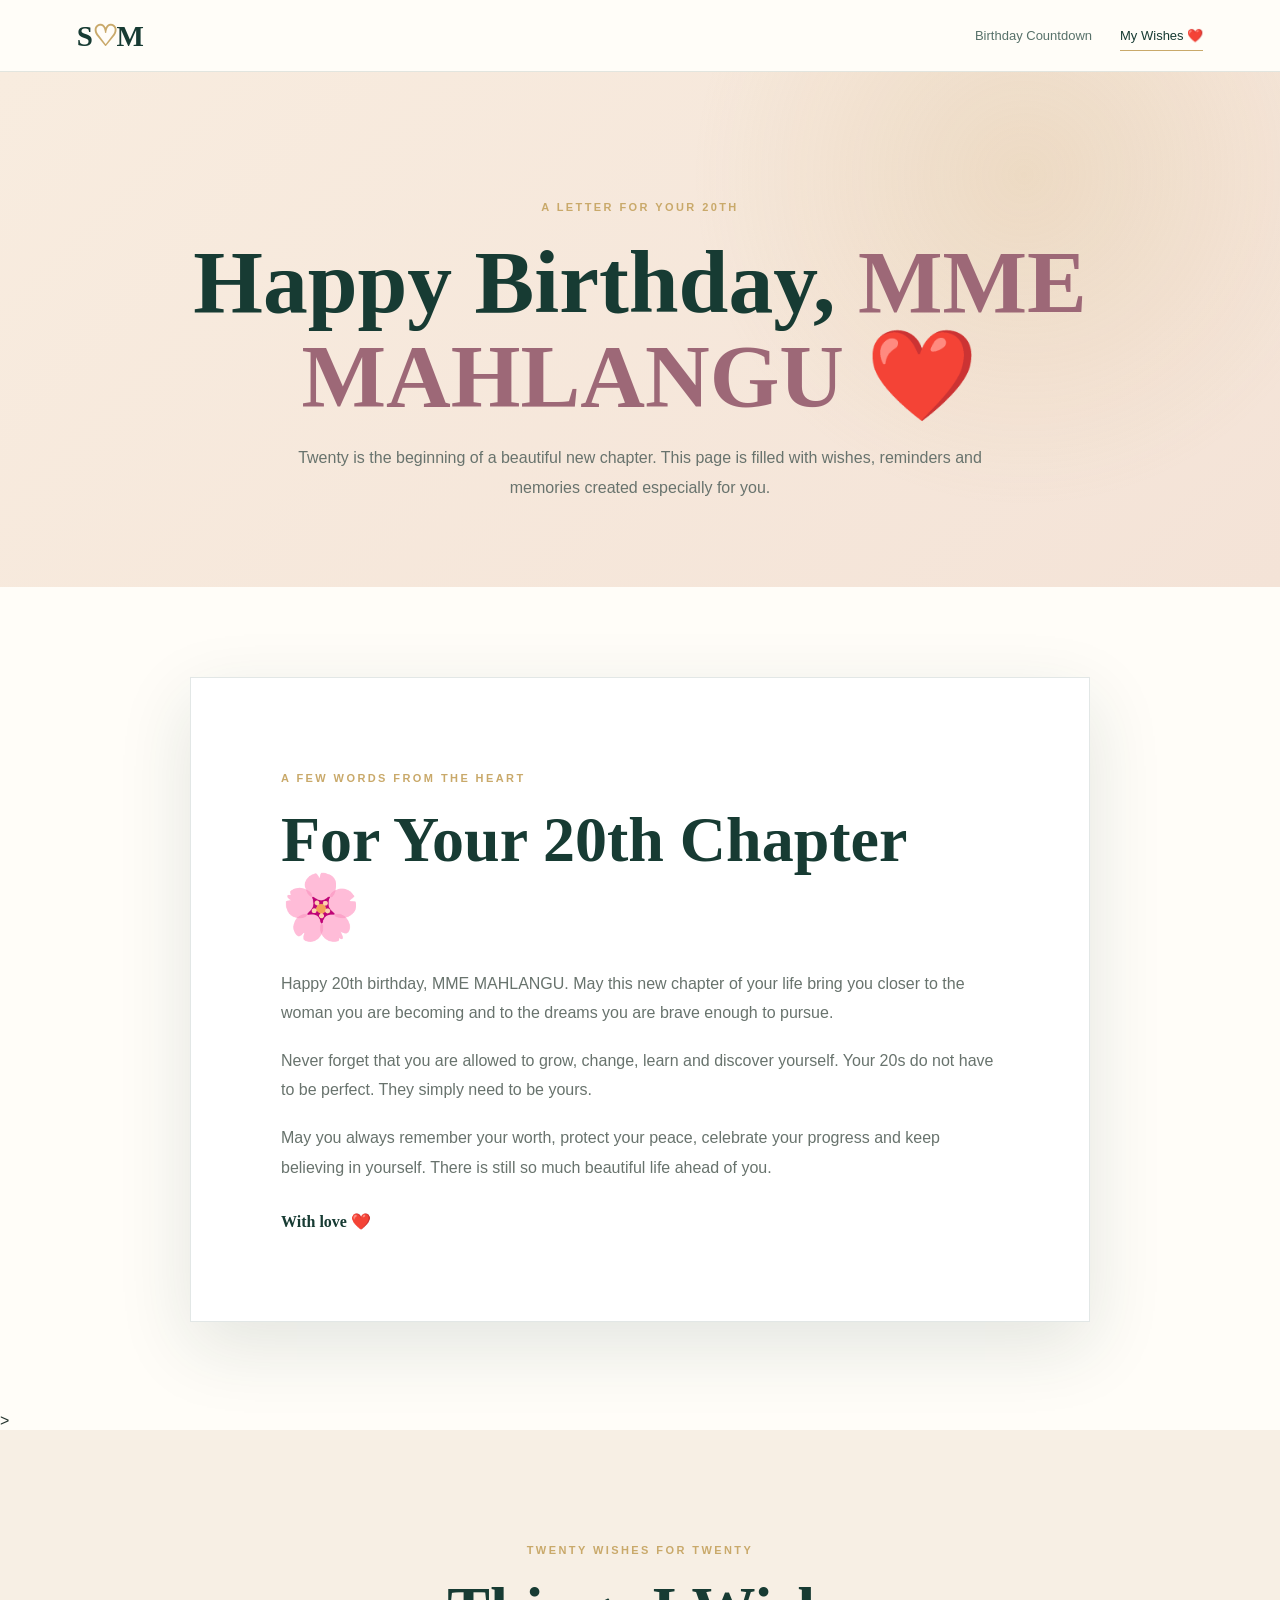
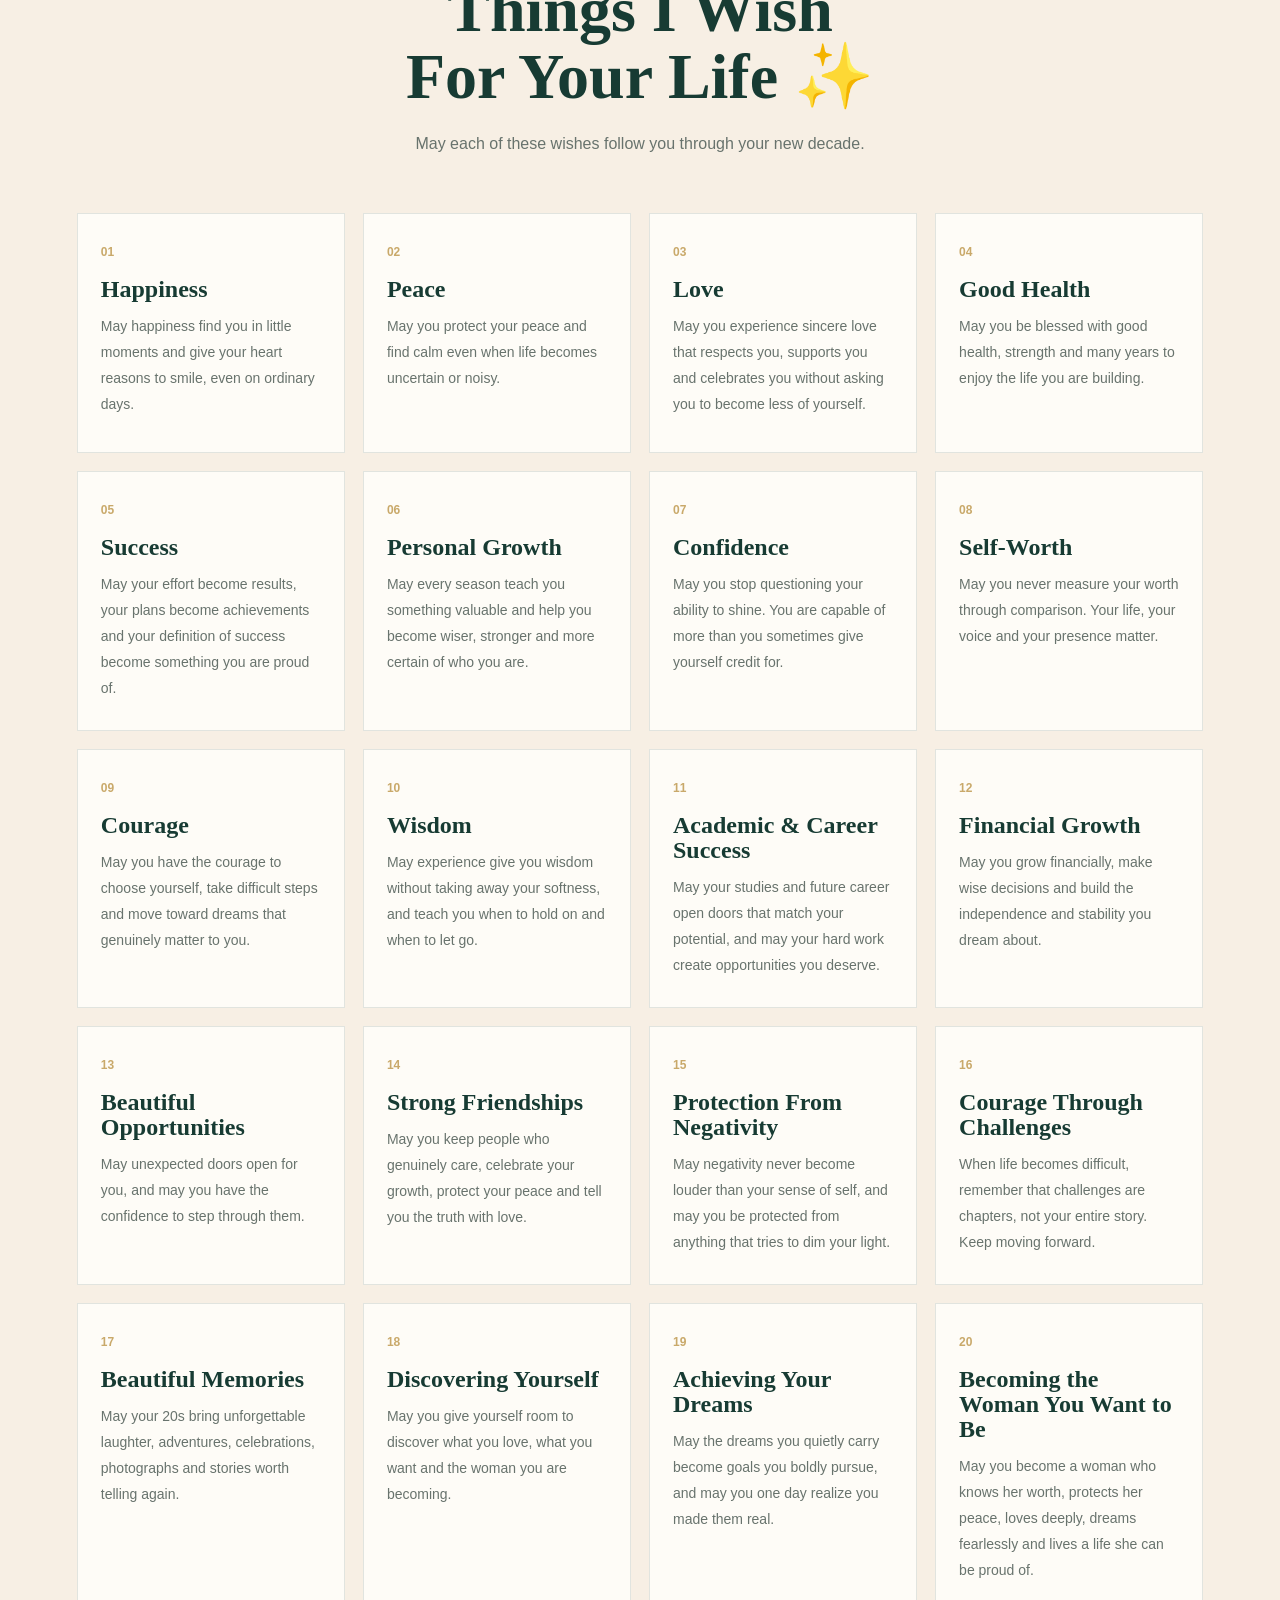
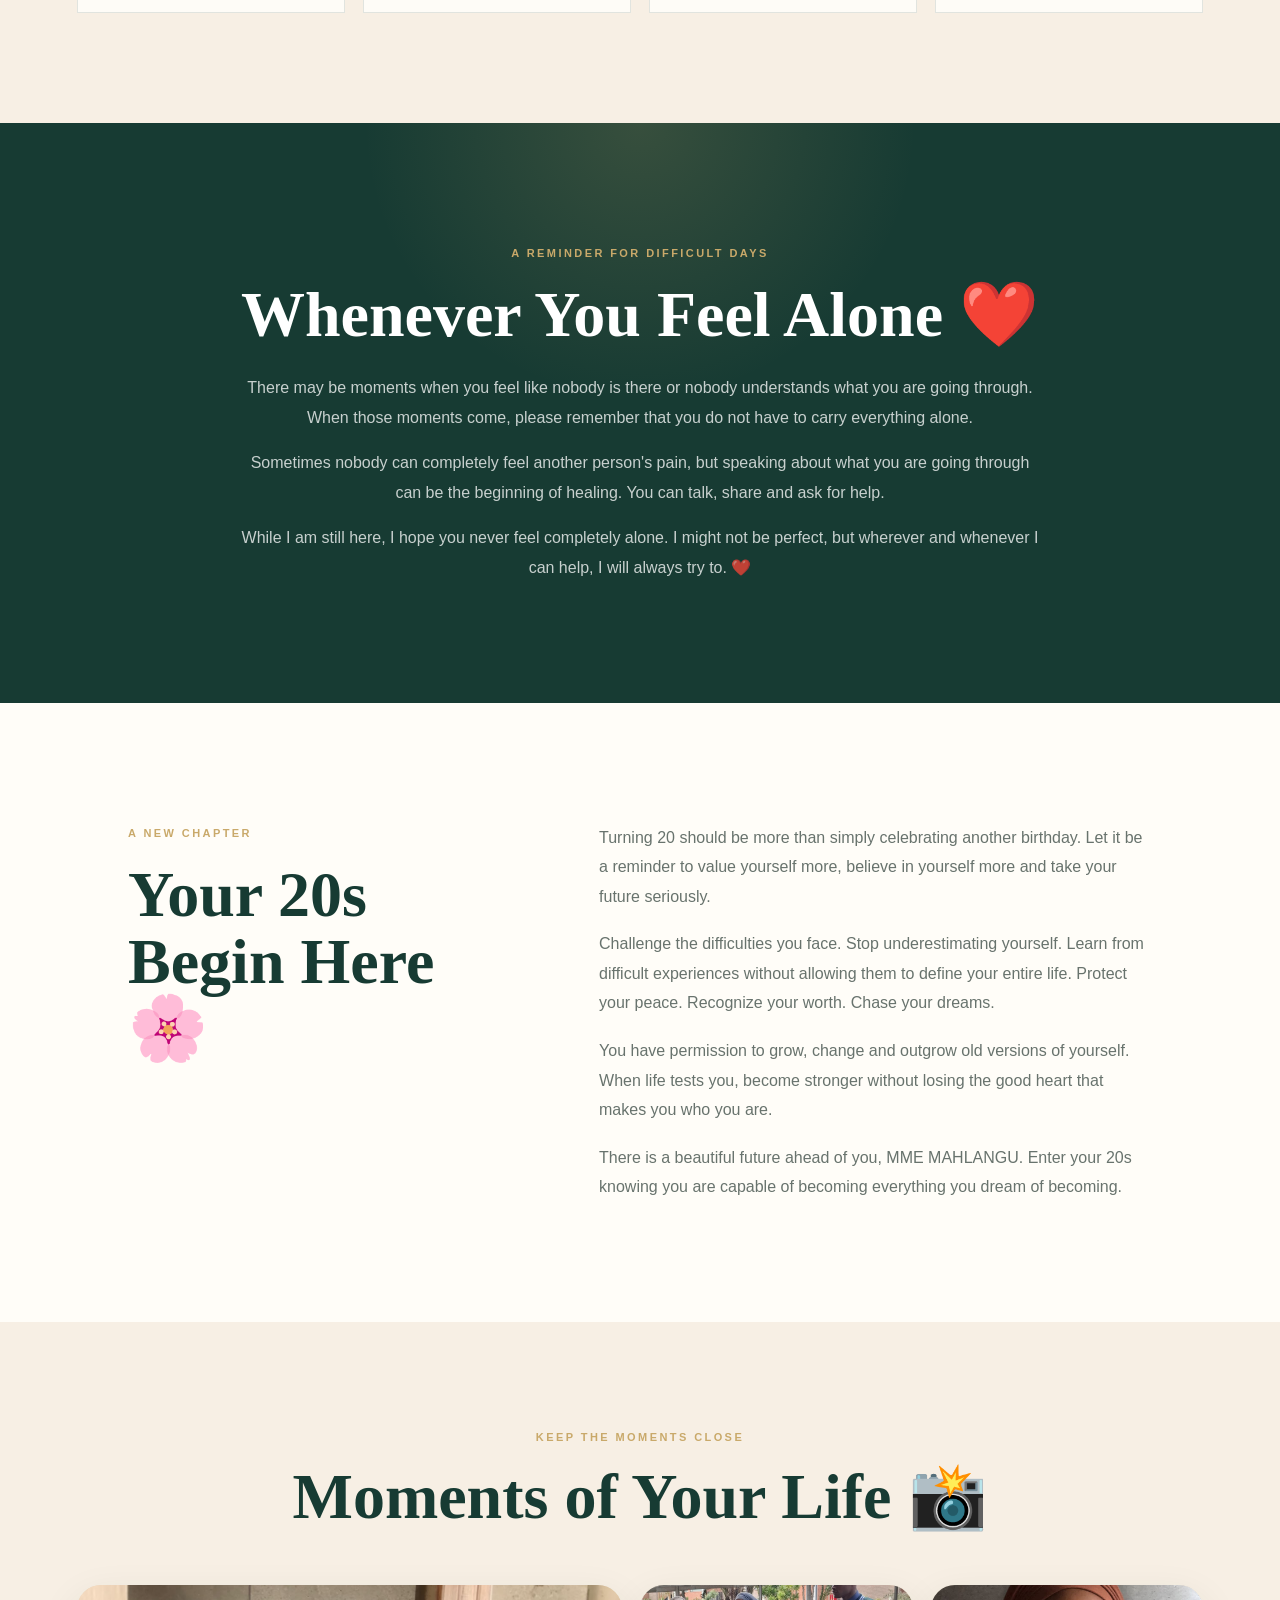
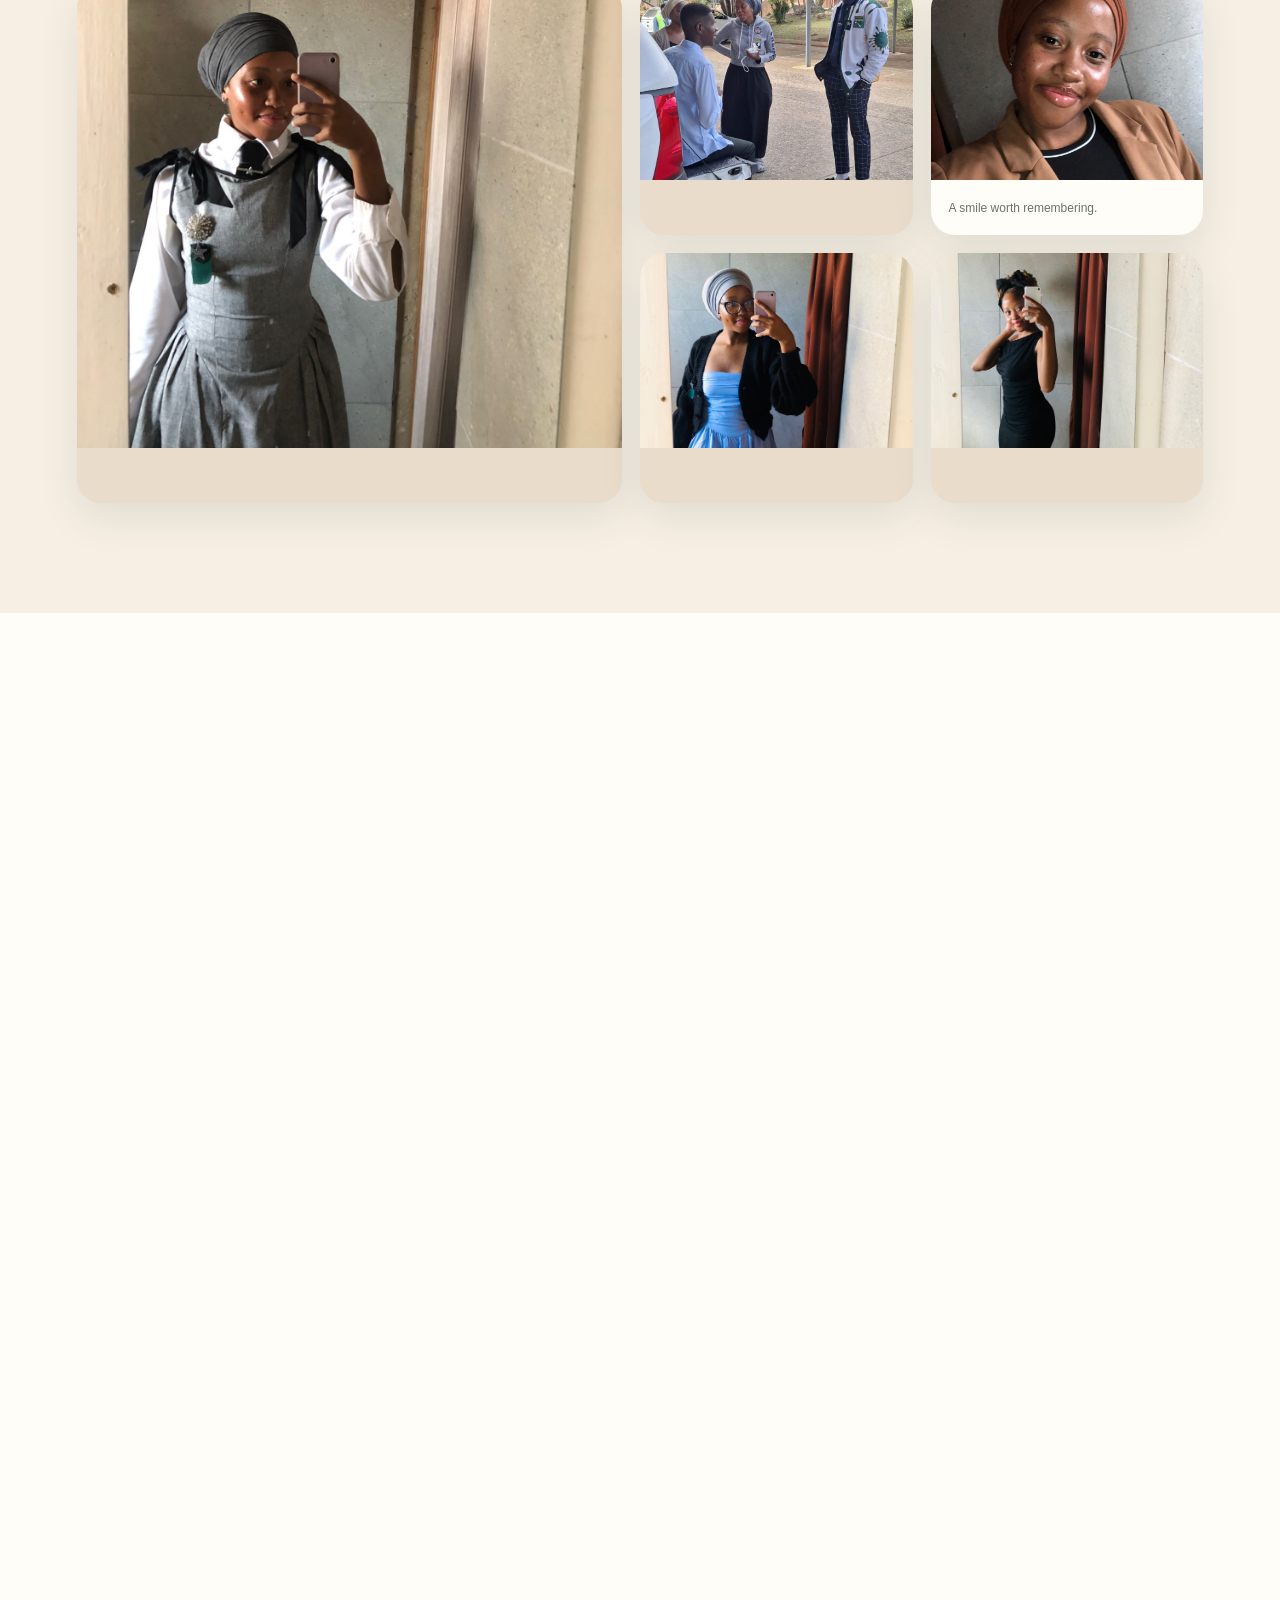
==== commit 775be7d6: "Update wishes.html" ====
--- a/wishes.html
+++ b/wishes.html
@@ -401,8 +401,8 @@
                     everything beautiful you deserve. ❤️
                 </p>
 
-                <a class="gold-button dark-button" href="index.html">
-                    ← BACK TO COUNTDOWN
+               <!-- <a class="gold-button dark-button" href="index.html">
+                    ← BACK TO COUNTDOWN-->
                 </a>
             </div>
         </section>
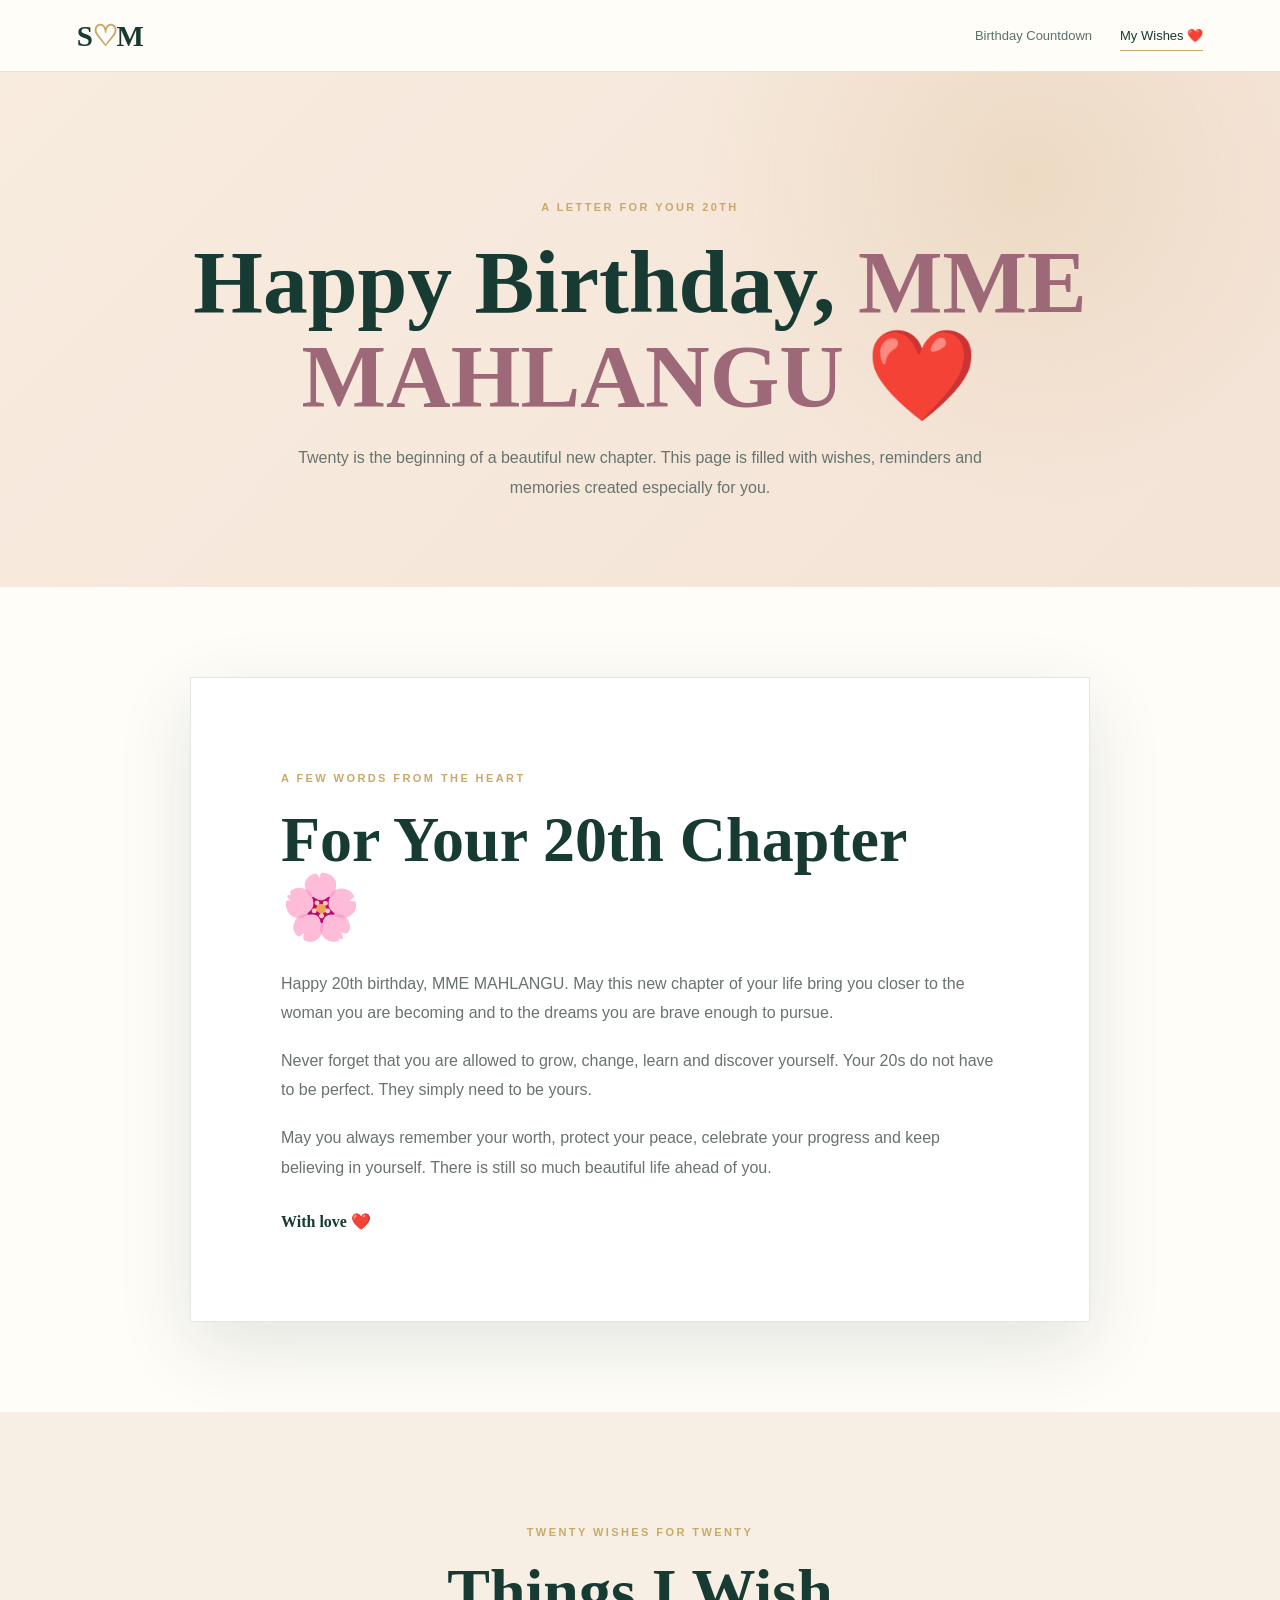
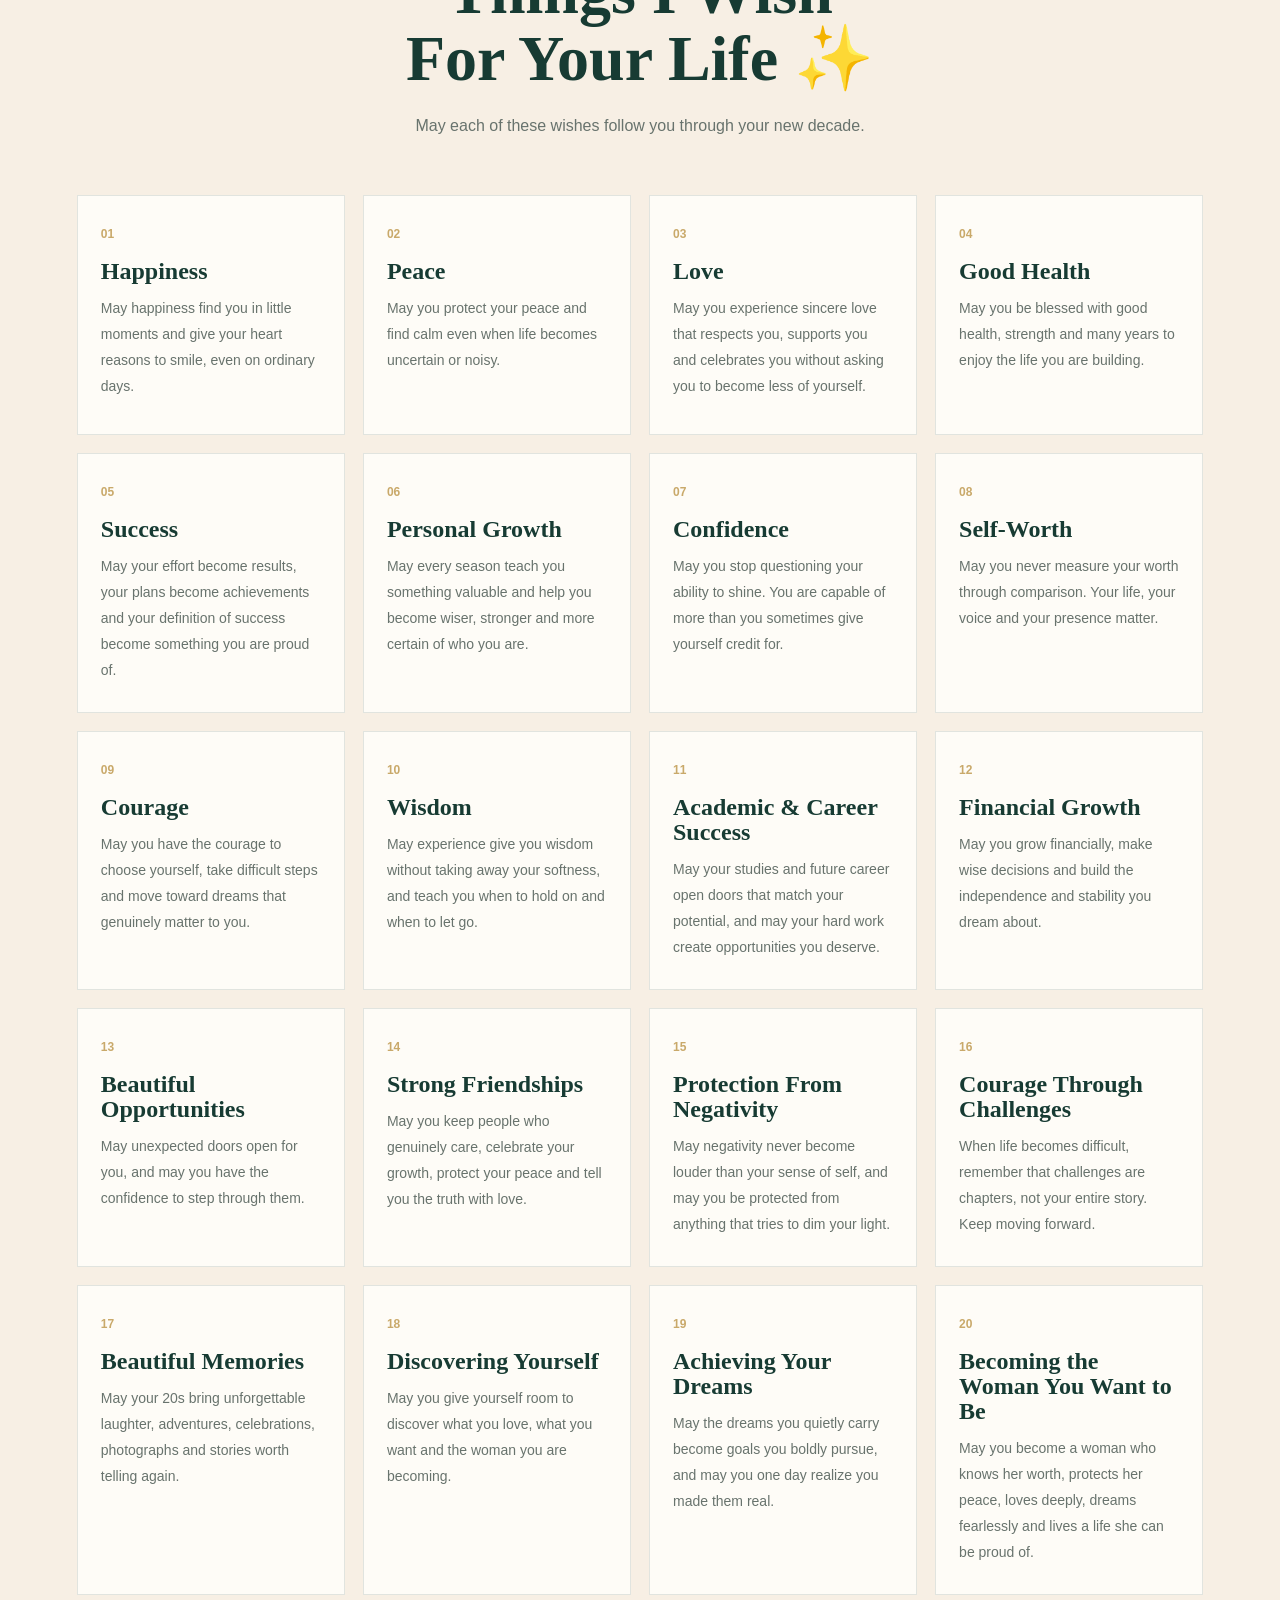
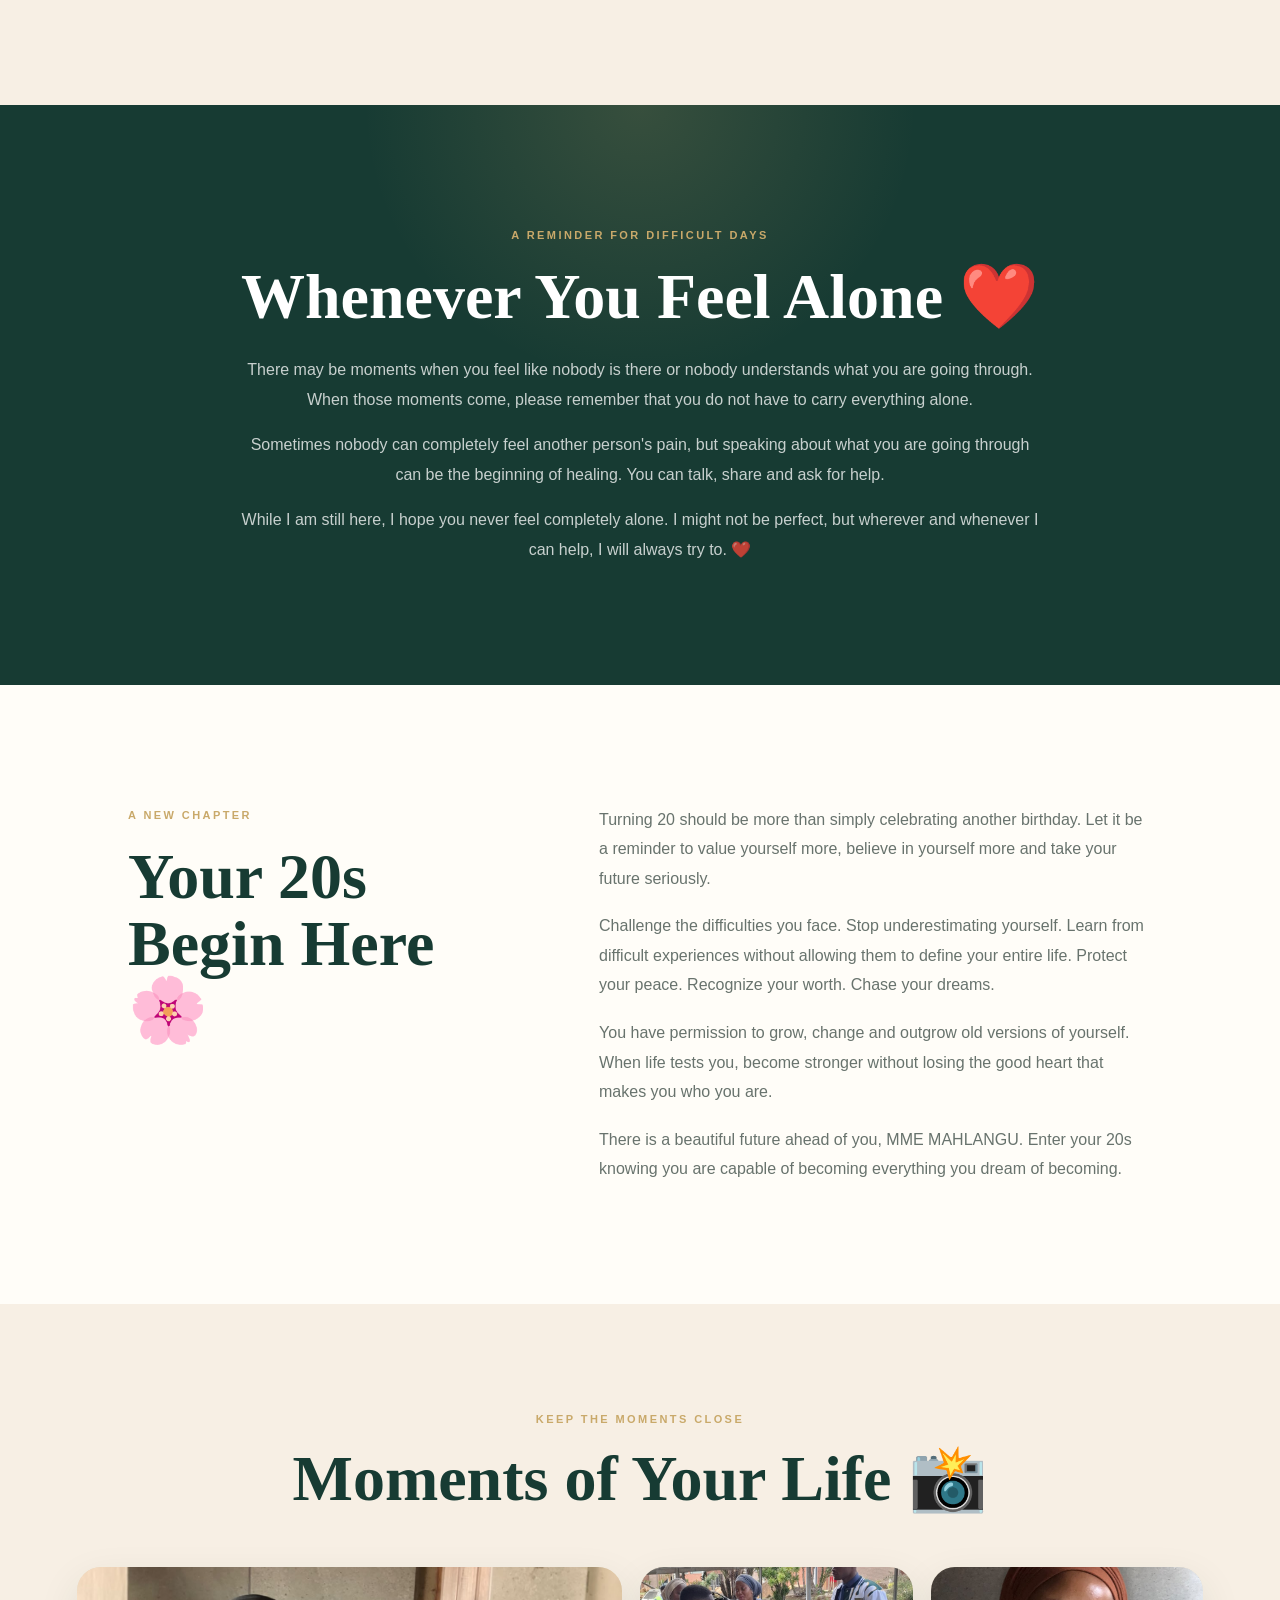
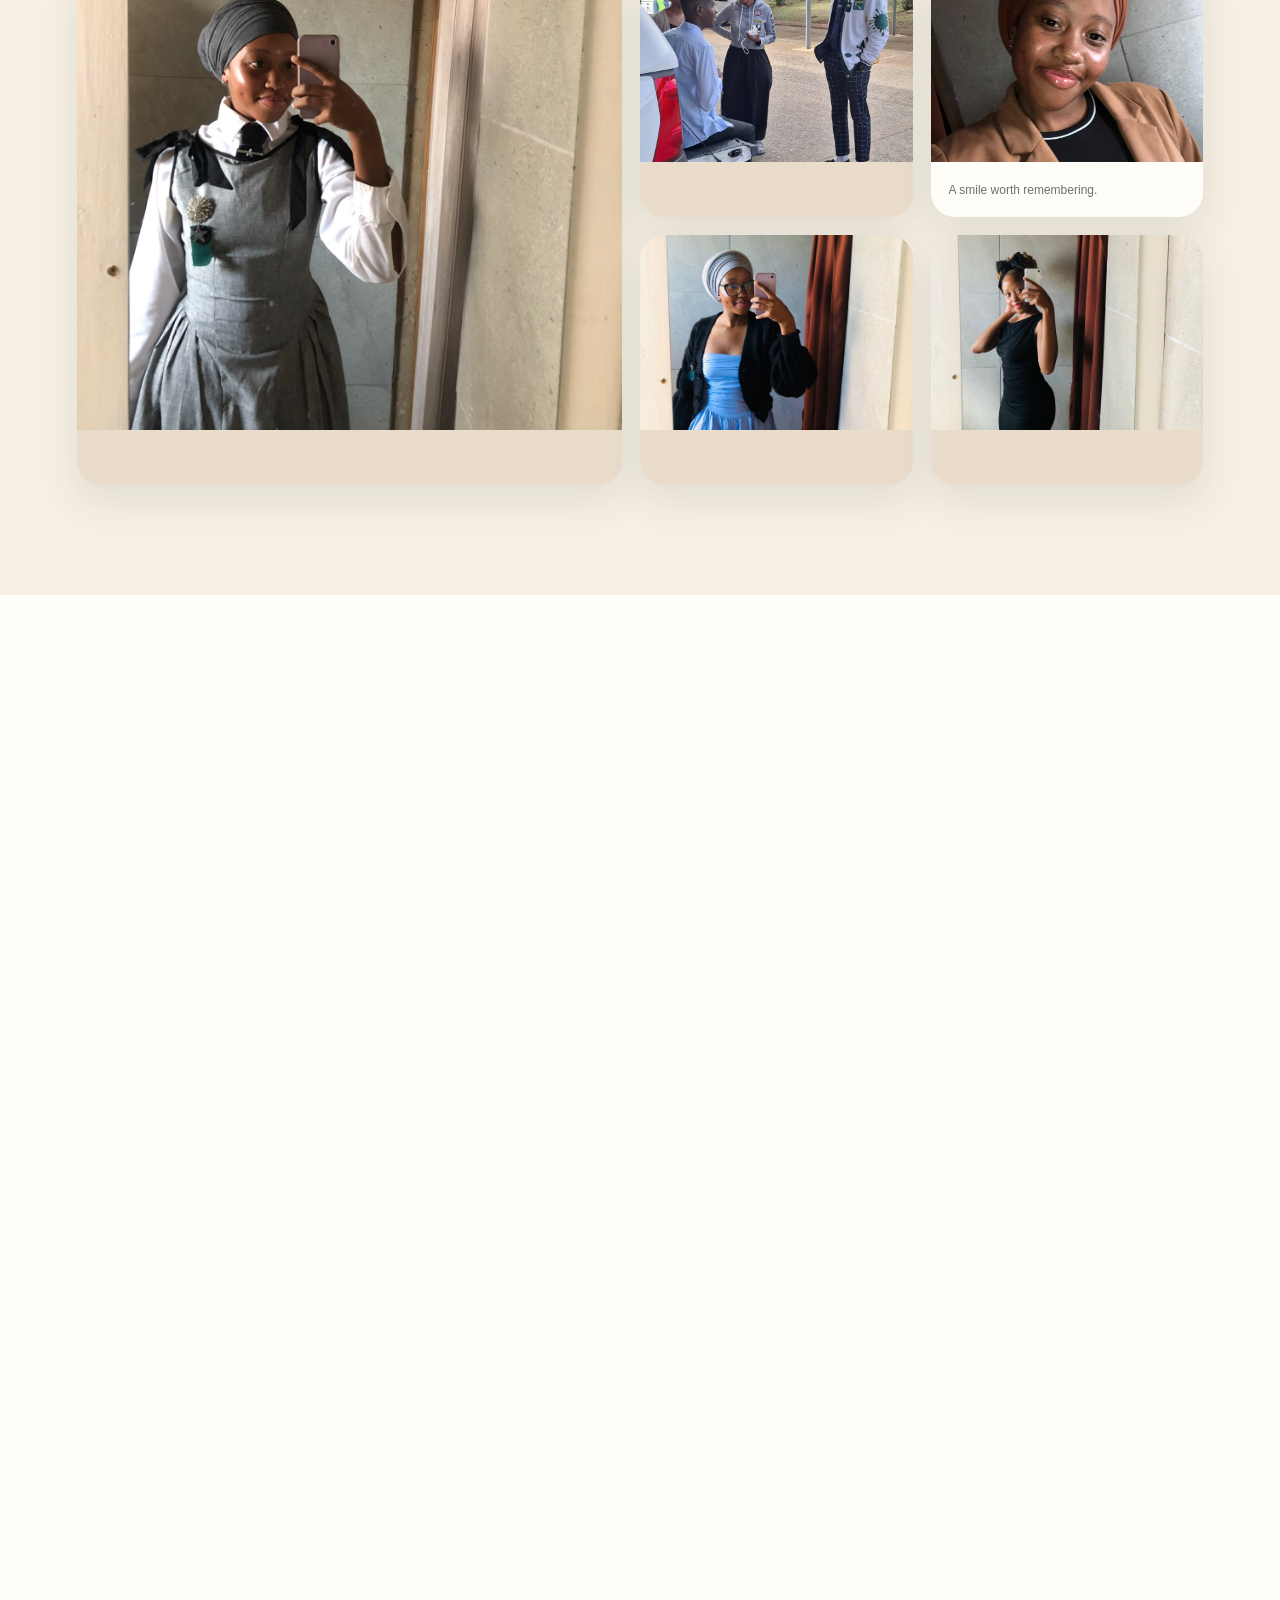
==== commit 6062d6ff: "Fix HTML structure and comments in wishes.html Fixed HTML structure by removing extra characters and" ====
--- a/wishes.html
+++ b/wishes.html
@@ -77,7 +77,7 @@
 
                 <strong class="signature">With love ❤️</strong>
             </div>
-        </section>>
+        </section>
 
         <!-- =========================
              20 BIRTHDAY WISHES
@@ -390,11 +390,11 @@
                     Your story is still being written.
                 </p>
 
-                <strong class="final-signature">
+              <!--  <strong class="final-signature">
                     FROM SOMEONE WHO TRULY CARES
                     <br>
                      RABINDA JOSEPH
-                </strong>
+                </strong>-->
 
                 <p>
                     With love, care, and the hope that your 20s bring you
--- a/css/style.css
+++ b/css/style.css
@@ -849,3 +849,370 @@
         transition-duration: 0.01ms !important;
     }
 }
+
+/* =====================================================
+   INDEX / BIRTHDAY HOME PAGE
+   RESPONSIVE FOR ALL SCREEN SIZES
+===================================================== */
+
+.hero {
+    position: relative;
+
+    width: 100%;
+    min-height: 100vh;
+    min-height: 100svh;
+
+    display: flex;
+    align-items: center;
+    justify-content: center;
+
+    text-align: center;
+
+    padding: clamp(25px, 5vw, 70px);
+
+    box-sizing: border-box;
+
+    overflow: hidden;
+}
+
+
+/* =====================================================
+   BACKGROUND OVERLAY
+===================================================== */
+
+.hero-overlay {
+    position: absolute;
+    inset: 0;
+
+    background:
+        linear-gradient(
+            135deg,
+            rgba(8, 38, 27, 0.78),
+            rgba(18, 53, 38, 0.70)
+        );
+
+    z-index: 1;
+}
+
+
+/* =====================================================
+   MAIN CONTENT
+===================================================== */
+
+.hero-content {
+    position: relative;
+
+    z-index: 2;
+
+    width: 100%;
+
+    max-width: 900px;
+
+    margin: auto;
+
+    display: flex;
+
+    flex-direction: column;
+
+    align-items: center;
+
+    justify-content: center;
+}
+
+
+/* =====================================================
+   SMALL TITLE
+===================================================== */
+
+.small-title {
+    color: #e6c76a;
+
+    font-size: clamp(
+        0.7rem,
+        1.2vw,
+        1rem
+    );
+
+    font-weight: 600;
+
+    letter-spacing: clamp(
+        2px,
+        0.4vw,
+        5px
+    );
+
+    text-transform: uppercase;
+
+    margin: 0 0 clamp(
+        12px,
+        2vw,
+        20px
+    );
+
+    line-height: 1.5;
+}
+
+
+/* =====================================================
+   MAIN TITLE
+===================================================== */
+
+.hero-content h1 {
+    color: #fff8e7;
+
+    font-size: clamp(
+        2.3rem,
+        6vw,
+        5.8rem
+    );
+
+    line-height: 1.05;
+
+    letter-spacing: clamp(
+        1px,
+        0.35vw,
+        4px
+    );
+
+    margin: 0;
+
+    font-weight: 800;
+
+    text-shadow:
+        0 4px 20px rgba(0, 0, 0, 0.55);
+}
+
+
+/* =====================================================
+   SIBONGILE NAME
+===================================================== */
+
+.hero-content h2 {
+    color: #e6c76a;
+
+    font-size: clamp(
+        1.15rem,
+        3vw,
+        2.4rem
+    );
+
+    line-height: 1.3;
+
+    letter-spacing: clamp(
+        0.5px,
+        0.2vw,
+        2px
+    );
+
+    margin:
+
+        clamp(12px, 2vw, 22px)
+
+        0
+
+        clamp(18px, 3vw, 30px);
+
+    font-weight: 600;
+
+    text-shadow:
+        0 3px 12px rgba(0, 0, 0, 0.5);
+}
+
+
+/* =====================================================
+   MAIN MESSAGE
+===================================================== */
+
+.home-message {
+    width: 100%;
+
+    max-width: 680px;
+
+    color: #fff8e7;
+
+    font-size: clamp(
+        0.9rem,
+        1.5vw,
+        1.2rem
+    );
+
+    line-height: clamp(
+        1.6,
+        2vw,
+        1.9
+    );
+
+    margin:
+
+        0
+
+        auto
+
+        clamp(10px, 2vw, 18px);
+
+    text-shadow:
+        0 2px 10px rgba(0, 0, 0, 0.5);
+}
+
+
+/* =====================================================
+   WELCOME MESSAGE
+===================================================== */
+
+.welcome-message {
+    color: #e6c76a;
+
+    font-size: clamp(
+        1rem,
+        1.8vw,
+        1.4rem
+    );
+
+    font-weight: 700;
+
+    letter-spacing: clamp(
+        0.5px,
+        0.15vw,
+        1.5px
+    );
+
+    margin:
+
+        0
+
+        0
+
+        clamp(20px, 3vw, 32px);
+}
+
+
+/* =====================================================
+   WISHES BUTTON
+===================================================== */
+
+.wishes-button {
+
+    display: inline-flex;
+
+    align-items: center;
+
+    justify-content: center;
+
+    width: fit-content;
+
+    min-width: clamp(
+        210px,
+        28vw,
+        290px
+    );
+
+    padding:
+
+        clamp(12px, 1.5vw, 17px)
+
+        clamp(20px, 3vw, 34px);
+
+    box-sizing: border-box;
+
+    background: #e6c76a;
+
+    color: #123526;
+
+    text-decoration: none;
+
+    border-radius: 100px;
+
+    font-size: clamp(
+        0.75rem,
+        1.2vw,
+        1rem
+    );
+
+    font-weight: 700;
+
+    letter-spacing: clamp(
+        0.5px,
+        0.12vw,
+        1px
+    );
+
+    box-shadow:
+        0 8px 25px rgba(0, 0, 0, 0.3);
+
+    transition:
+
+        transform 0.3s ease,
+
+        background 0.3s ease,
+
+        box-shadow 0.3s ease;
+}
+
+
+/* =====================================================
+   BUTTON HOVER
+===================================================== */
+
+.wishes-button:hover {
+
+    background: #fff8e7;
+
+    color: #123526;
+
+    transform: translateY(-4px);
+
+    box-shadow:
+        0 12px 30px rgba(0, 0, 0, 0.4);
+}
+
+
+/* =====================================================
+   VERY SMALL PHONES
+===================================================== */
+
+@media (max-width: 360px) {
+
+    .hero {
+        padding: 20px 15px;
+    }
+
+    .hero-content h1 {
+        font-size: 2rem;
+    }
+
+    .hero-content h2 {
+        font-size: 1rem;
+    }
+
+    .home-message {
+        font-size: 0.85rem;
+    }
+
+    .wishes-button {
+        min-width: 200px;
+    }
+}
+
+
+/* =====================================================
+   TABLETS
+===================================================== */
+
+@media (min-width: 601px) and (max-width: 1024px) {
+
+    .hero-content {
+        max-width: 750px;
+    }
+}
+
+
+/* =====================================================
+   LARGE DESKTOPS
+===================================================== */
+
+@media (min-width: 1600px) {
+
+    .hero-content {
+        max-width: 1050px;
+    }
+}
